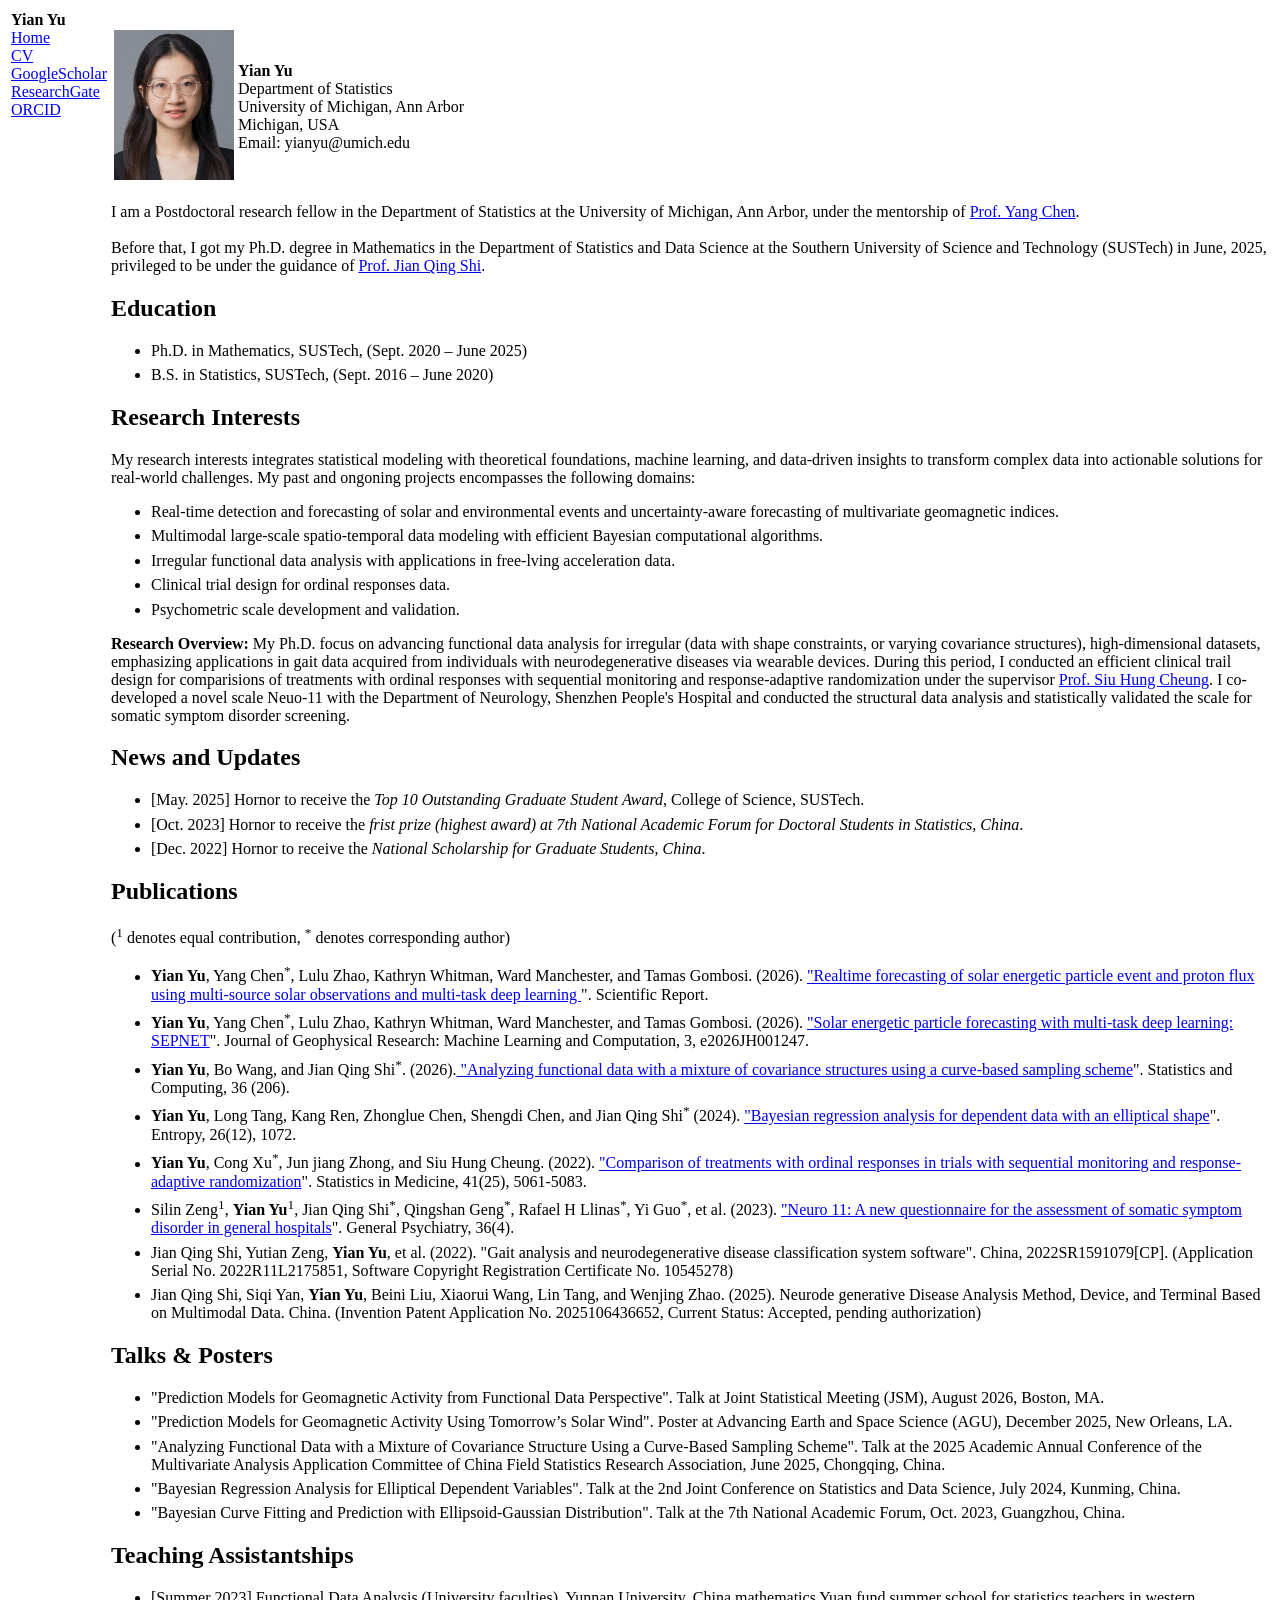
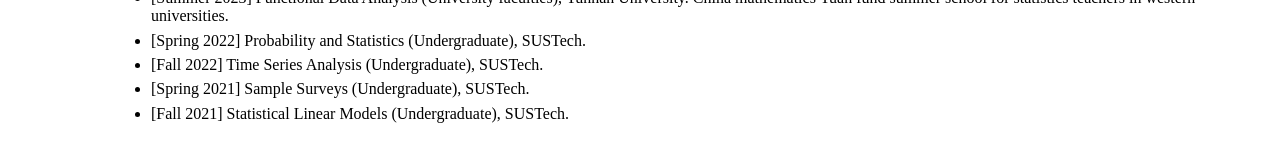
==== index.html @ f6a0825e "Update index.html" ====
<!DOCTYPE html PUBLIC "-//W3C//DTD XHTML 1.1//EN" "http://www.w3.org/TR/xhtml11/DTD/xhtml11.dtd">
<html xmlns="http://www.w3.org/1999/xhtml" xml:lang="en">
  <head>
    <meta name="generator" content="jemdoc, see http://jemdoc.jaboc.net/" />
    <meta http-equiv="Content-Type" content="text/html;charset=utf-8" />
    <meta charset="UTF-8"/>
    <meta name="viewport" content="width=device-width, initial-scale=1.0"/>
    <link rel="stylesheet" href="jemdoc.css" type="text/css" />
    <title>Yian Yu - Academic Homepage</title>
    <style>
         li {
        margin-bottom: 0.4em;  /* 原默认约0.4em */
    }
        .center-image {
            display: block;
            margin-left: auto;
            margin-right: auto;
        }
    </style>
  </head>

<body>
<table summary="Page layout" id="tlayout">
<tr valign="top">
<td id="layout-menu">
    <div class="menu-item" style="font-weight: bold;">Yian Yu</div>
    <div class="menu-item"><a href="index.html" class="current">Home</a></div>
    <div class="menu-item"><a href="main-newly-updated.pdf">CV</a></div>
  <div class="menu-item"><a href="https://scholar.google.com/citations?user=F8zLMmcAAAAJ&hl=en">GoogleScholar</a></div>
    <div class="menu-item"><a href="https://www.researchgate.net/profile/Yian-Yu?ev=hdr_xprf">ResearchGate</a></div>
    <div class="menu-item"><a href="https://orcid.org/0000-0001-9414-9890">ORCID</a></div>
</td>
<td id="layout-content">
<p><tt> </tt> 
</p>
<table class="imgtable">
    <tr>
        <td>
            <img src="yian.jpg" alt="Yian Yu portrait" width="120px" height="150px" />
        </td>
        <td align="left">
            <p><b>Yian Yu</b><br />
                Department of Statistics<br />
                University of Michigan, Ann Arbor<br />
                Michigan, USA<br />
                Email: yianyu@umich.edu
            </p>
        </td>
    </tr>
</table>

<P>I am a Postdoctoral research fellow in the Department of Statistics 
  at the University of Michigan, Ann Arbor, under the mentorship of 
  <a href="https://yangchenfunstatistics.github.io/yangchen.github.io/">Prof. Yang Chen</a>.<br/><br/>
  
  Before that, I got my Ph.D. degree in Mathematics in the Department of Statistics and Data Science 
  at the Southern University of Science and Technology (SUSTech) in June, 2025, 
  privileged to be under the guidance of <a href="https://faculty.sustech.edu.cn/">Prof. Jian Qing Shi</a>.</P>

  
<h2>Education</h2> 
<ul>
 <li>Ph.D. in Mathematics, SUSTech, (Sept. 2020 – June 2025) </li>
 <li>B.S. in Statistics, SUSTech, (Sept. 2016 – June 2020)</li>
</ul>  
  
<h2>Research Interests</h2>
  My research interests integrates statistical modeling with theoretical foundations, machine learning, 
  and data-driven insights to transform complex data into actionable solutions for real-world challenges. 
  My past and ongoning projects encompasses the following domains:
<ul>
  <li> Real-time detection and forecasting of solar and environmental events and uncertainty-aware forecasting of multivariate geomagnetic indices. </li>
 <li>Multimodal large-scale spatio-temporal data modeling with efficient Bayesian computational algorithms.</li>
 <li>Irregular functional data analysis with applications in free-lving acceleration data.</li>
  <li>Clinical trial design for ordinal responses data.</li>
 <li>Psychometric scale development and validation.</li>
</ul>
<b>Research Overview:</b> My Ph.D. focus on advancing functional data analysis for irregular (data with shape constraints, or varying
  covariance structures), high-dimensional datasets, emphasizing applications in gait data acquired from individuals 
  with neurodegenerative diseases via wearable devices. During this period, I conducted an efficient clinical trail 
  design for comparisions of treatments with ordinal responses with sequential monitoring and response-adaptive 
  randomization under the supervisor <a href="https://www.sta.cuhk.edu.hk/shcheung/">Prof. Siu Hung Cheung</a>.
  I co-developed a novel scale Neuo-11 with the Department of Neurology, Shenzhen People's Hospital and conducted the
  structural data analysis and statistically validated the scale for somatic symptom disorder screening.


<h2>News and Updates</h2>
<ul>
  <li>[May. 2025] Hornor to receive the <em>Top 10 Outstanding Graduate Student Award</em>, College of Science, SUSTech.</li>
  <li>[Oct. 2023] Hornor to receive the <em>frist prize (highest award) at 7th National Academic 
    Forum for Doctoral Students in Statistics, China</em>.</li>
  <li>[Dec. 2022] Hornor to receive the <em>National Scholarship for Graduate Students, China</em>.</li>
</ul>


<h2>Publications</h2>(<sup>1</sup> denotes equal contribution, <sup>*</sup> denotes corresponding author)
<ul>
    <li><b>Yian Yu</b>, Yang Chen<sup>*</sup>,  Lulu Zhao, Kathryn Whitman, Ward Manchester, and Tamas Gombosi. (2026). 
    <a href="https://doi.org/10.1038/s41598-026-66110-2"> "Realtime forecasting of solar energetic particle event and proton flux 
      using multi-source solar observations and multi-task deep learning </a>". Scientific Report.</li>  
  <li><b>Yian Yu</b>, Yang Chen<sup>*</sup>,  Lulu Zhao, Kathryn Whitman, Ward Manchester, and Tamas Gombosi. (2026). 
    <a href="https://doi.org/10.1029/2026JH001247"> "Solar energetic particle forecasting with multi-task deep learning: SEPNET</a>".
    Journal of Geophysical Research: Machine Learning and Computation, 3, e2026JH001247.</li>   
  <li><b>Yian Yu</b>, Bo Wang, and Jian Qing Shi<sup>*</sup>. (2026).<a href="https://doi.org/10.1007/s11222-026-10954-1">
  "Analyzing functional data with a mixture of covariance structures using a 
  curve-based sampling scheme</a>". Statistics and Computing, 36 (206).</li>   
  <li><b>Yian Yu</b>, Long Tang, Kang Ren, Zhonglue Chen, Shengdi Chen, and Jian Qing Shi<sup>*</sup> (2024).
  <a href="https://www.mdpi.com/1099-4300/26/12/1072"> "Bayesian regression analysis 
  for dependent data with an elliptical shape</a>". Entropy, 26(12), 1072.</li>
  <li><b>Yian Yu</b>, Cong Xu<sup>*</sup>, Jun jiang Zhong, and Siu Hung Cheung. (2022). 
  <a href="https://doi.org/10.1002/sim.9554">"Comparison of treatments with ordinal responses 
  in trials with sequential monitoring and response-adaptive randomization</a>". Statistics in Medicine,
  41(25), 5061-5083.</li> 
  <li>Silin Zeng<sup>1</sup>, <b>Yian Yu</b><sup>1</sup>, Jian Qing Shi<sup>*</sup>, Qingshan Geng<sup>*</sup>, Rafael H Llinas<sup>*</sup>, Yi Guo<sup>*</sup>, et al. (2023). 
  <a href="https://doi.org/10.1136/gpsych-2023-101082">"Neuro 11: A new questionnaire for 
  the assessment of somatic symptom disorder in general hospitals</a>". General Psychiatry, 36(4).</li>
   <li>Jian Qing Shi, Yutian Zeng, <b>Yian Yu</b>, et al. (2022). "Gait analysis and 
  neurodegenerative disease classification system software". China, 2022SR1591079[CP]. 
  (Application Serial No. 2022R11L2175851, Software Copyright Registration Certificate No. 10545278)</li>
  <li>Jian Qing Shi, Siqi Yan, <b>Yian Yu</b>, Beini Liu, Xiaorui Wang, Lin Tang, and Wenjing Zhao. (2025). Neurode
generative Disease Analysis Method, Device, and Terminal Based on Multimodal Data. China. (Invention Patent Application
 No. 2025106436652, Current Status: Accepted, pending authorization)
</ul>

<h2>Talks & Posters</h2>
<ul>
   <li>"Prediction Models for Geomagnetic Activity from Functional Data Perspective". Talk at Joint Statistical Meeting (JSM), August 2026, Boston, MA. </li>
  <li>"Prediction Models for Geomagnetic Activity Using Tomorrow’s Solar Wind". Poster at Advancing Earth and Space Science (AGU), December 2025, New Orleans, LA. </li>
    <li>"Analyzing Functional Data with a Mixture of Covariance Structure Using a Curve-Based Sampling Scheme". Talk at 
      the 2025 Academic Annual Conference of the Multivariate Analysis Application Committee of China Field Statistics 
      Research Association, June 2025, Chongqing, China.</li> 
  <li>"Bayesian Regression Analysis for Elliptical Dependent Variables". Talk at the 2nd Joint Conference on 
    Statistics and Data Science, July 2024, Kunming, China.</li>   
  <li>"Bayesian Curve Fitting and Prediction with Ellipsoid-Gaussian Distribution". Talk at the 7th National 
    Academic Forum, Oct. 2023, Guangzhou, China.</li>
</ul>

<h2>Teaching Assistantships</h2>
<ul>
  <li>[Summer 2023] Functional Data Analysis (University faculties), Yunnan University. 
    China mathematics Yuan fund summer school for statistics teachers in western universities.</li>  
  <li>[Spring 2022] Probability and Statistics (Undergraduate), SUSTech.</li>
  <li>[Fall 2022] Time Series Analysis (Undergraduate), SUSTech.</li>  
  <li>[Spring 2021] Sample Surveys (Undergraduate), SUSTech.</li>
  <li>[Fall 2021] Statistical Linear Models (Undergraduate), SUSTech.</li>
</ul>
  
<!--
<a href="https://clustrmaps.com/site/1byns" title="Visit tracker"> <img src="//www.clustrmaps.com/map_v2.png?d=n1OlKr8u1rVvpTgwSKcYZbSy4Q8ZvQh09brzOygUgbA&cl=ffffff"></a>
-->

</td>
</tr>
</table>



</body>
</html>
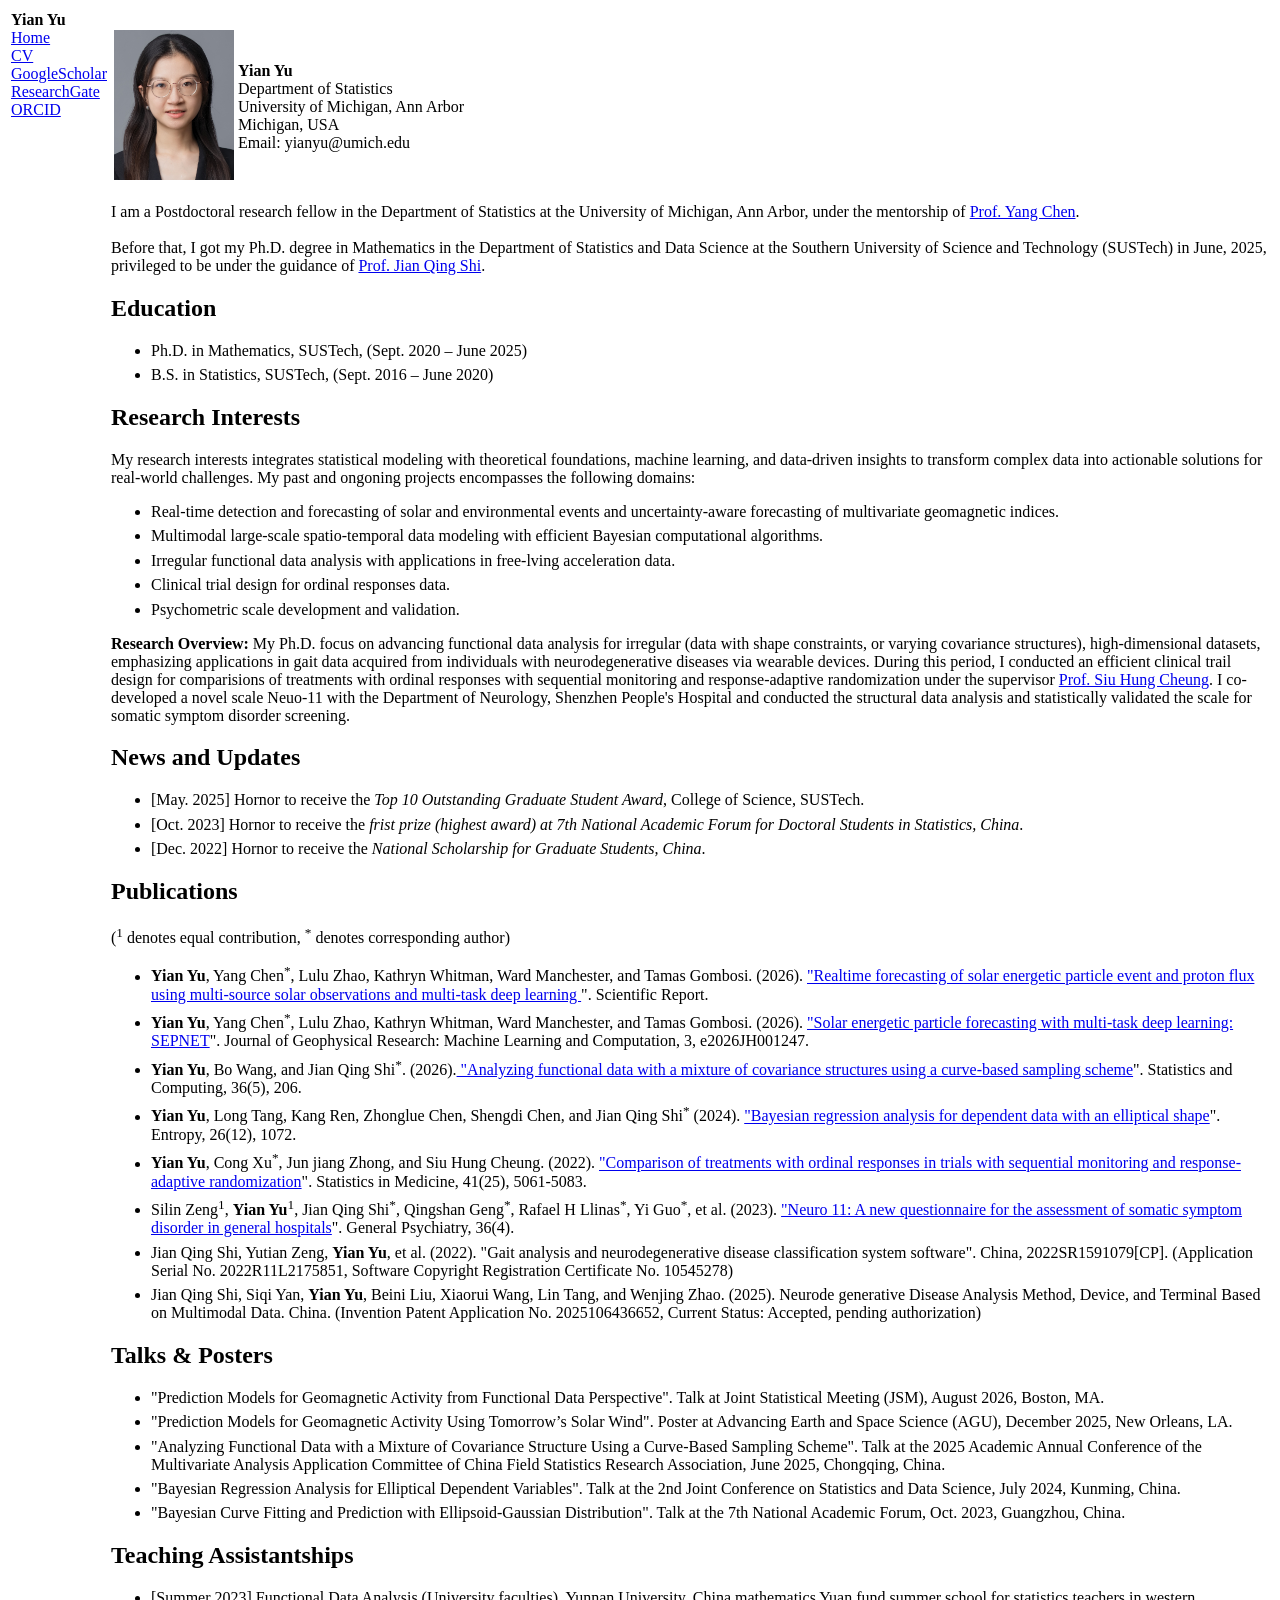
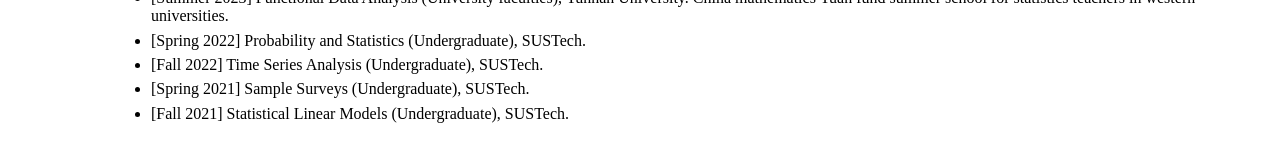
==== commit 670e36f8: "Update index.html" ====
--- a/index.html
+++ b/index.html
@@ -103,7 +103,7 @@
     Journal of Geophysical Research: Machine Learning and Computation, 3, e2026JH001247.</li>   
   <li><b>Yian Yu</b>, Bo Wang, and Jian Qing Shi<sup>*</sup>. (2026).<a href="https://doi.org/10.1007/s11222-026-10954-1">
   "Analyzing functional data with a mixture of covariance structures using a 
-  curve-based sampling scheme</a>". Statistics and Computing, 36 (206).</li>   
+  curve-based sampling scheme</a>". Statistics and Computing, 36(5), 206.</li>   
   <li><b>Yian Yu</b>, Long Tang, Kang Ren, Zhonglue Chen, Shengdi Chen, and Jian Qing Shi<sup>*</sup> (2024).
   <a href="https://www.mdpi.com/1099-4300/26/12/1072"> "Bayesian regression analysis 
   for dependent data with an elliptical shape</a>". Entropy, 26(12), 1072.</li>
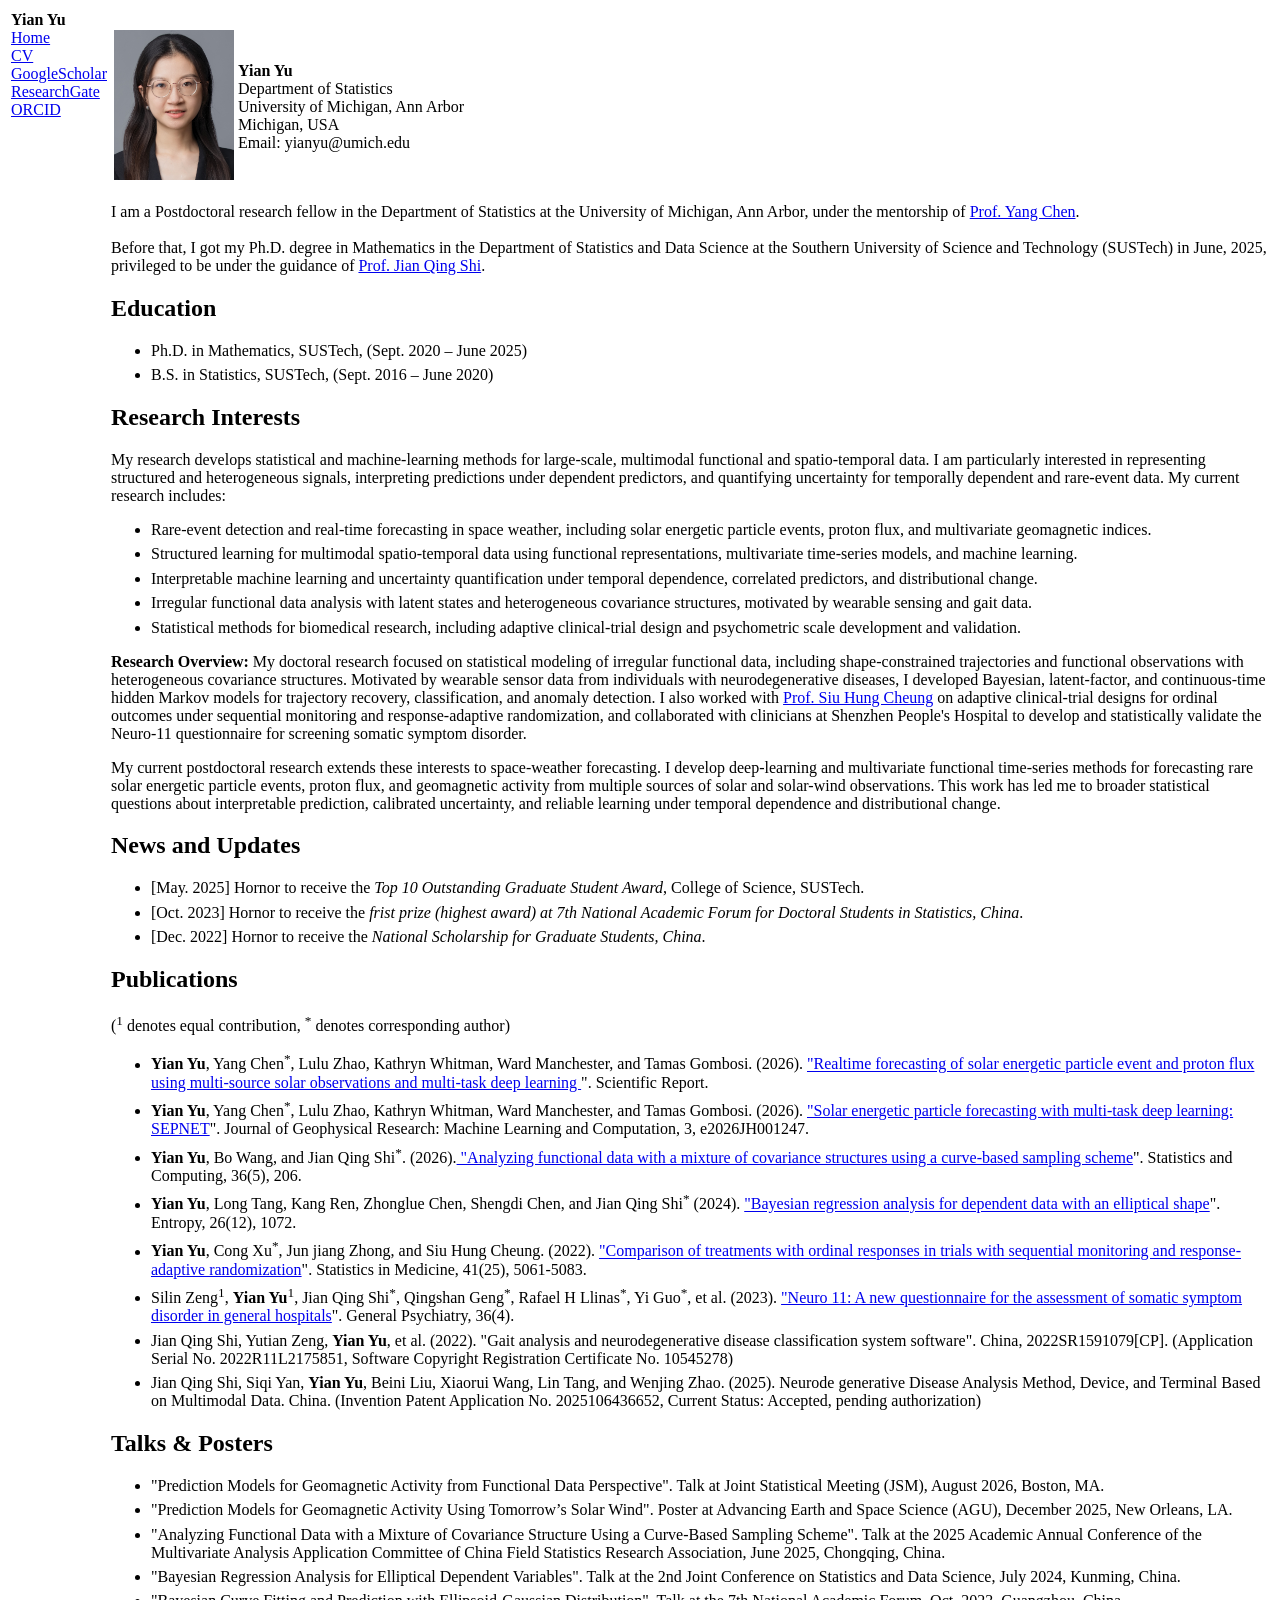
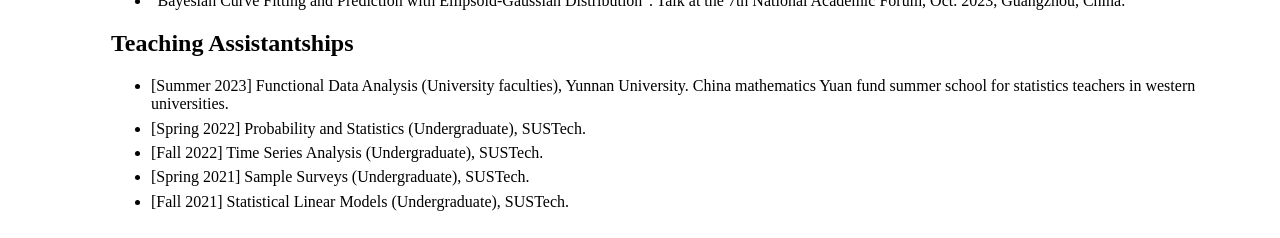
==== commit dc9e98a3: "Update index.html" ====
--- a/index.html
+++ b/index.html
@@ -65,23 +65,62 @@
 </ul>  
   
 <h2>Research Interests</h2>
-  My research interests integrates statistical modeling with theoretical foundations, machine learning, 
-  and data-driven insights to transform complex data into actionable solutions for real-world challenges. 
-  My past and ongoning projects encompasses the following domains:
+
+<p>
+My research develops statistical and machine-learning methods for large-scale,
+multimodal functional and spatio-temporal data. I am particularly interested in
+representing structured and heterogeneous signals, interpreting predictions under
+dependent predictors, and quantifying uncertainty for temporally dependent and
+rare-event data. My current research includes:
+</p>
+
 <ul>
-  <li> Real-time detection and forecasting of solar and environmental events and uncertainty-aware forecasting of multivariate geomagnetic indices. </li>
- <li>Multimodal large-scale spatio-temporal data modeling with efficient Bayesian computational algorithms.</li>
- <li>Irregular functional data analysis with applications in free-lving acceleration data.</li>
-  <li>Clinical trial design for ordinal responses data.</li>
- <li>Psychometric scale development and validation.</li>
+  <li>
+    Rare-event detection and real-time forecasting in space weather, including
+    solar energetic particle events, proton flux, and multivariate geomagnetic indices.
+  </li>
+  <li>
+    Structured learning for multimodal spatio-temporal data using functional
+    representations, multivariate time-series models, and machine learning.
+  </li>
+  <li>
+    Interpretable machine learning and uncertainty quantification under temporal
+    dependence, correlated predictors, and distributional change.
+  </li>
+  <li>
+    Irregular functional data analysis with latent states and heterogeneous
+    covariance structures, motivated by wearable sensing and gait data.
+  </li>
+  <li>
+    Statistical methods for biomedical research, including adaptive clinical-trial
+    design and psychometric scale development and validation.
+  </li>
 </ul>
-<b>Research Overview:</b> My Ph.D. focus on advancing functional data analysis for irregular (data with shape constraints, or varying
-  covariance structures), high-dimensional datasets, emphasizing applications in gait data acquired from individuals 
-  with neurodegenerative diseases via wearable devices. During this period, I conducted an efficient clinical trail 
-  design for comparisions of treatments with ordinal responses with sequential monitoring and response-adaptive 
-  randomization under the supervisor <a href="https://www.sta.cuhk.edu.hk/shcheung/">Prof. Siu Hung Cheung</a>.
-  I co-developed a novel scale Neuo-11 with the Department of Neurology, Shenzhen People's Hospital and conducted the
-  structural data analysis and statistically validated the scale for somatic symptom disorder screening.
+
+<p>
+<b>Research Overview:</b>
+My doctoral research focused on statistical modeling of irregular functional data,
+including shape-constrained trajectories and functional observations with
+heterogeneous covariance structures. Motivated by wearable sensor data from
+individuals with neurodegenerative diseases, I developed Bayesian, latent-factor,
+and continuous-time hidden Markov models for trajectory recovery, classification,
+and anomaly detection. I also worked with
+<a href="https://www.sta.cuhk.edu.hk/shcheung/">Prof. Siu Hung Cheung</a>
+on adaptive clinical-trial designs for ordinal outcomes under sequential monitoring
+and response-adaptive randomization, and collaborated with clinicians at Shenzhen
+People's Hospital to develop and statistically validate the Neuro-11 questionnaire
+for screening somatic symptom disorder.
+</p>
+
+<p>
+My current postdoctoral research extends these interests to space-weather
+forecasting. I develop deep-learning and multivariate functional time-series methods
+for forecasting rare solar energetic particle events, proton flux, and geomagnetic
+activity from multiple sources of solar and solar-wind observations. This work has
+led me to broader statistical questions about interpretable prediction, calibrated
+uncertainty, and reliable learning under temporal dependence and distributional
+change.
+</p>
 
 
 <h2>News and Updates</h2>
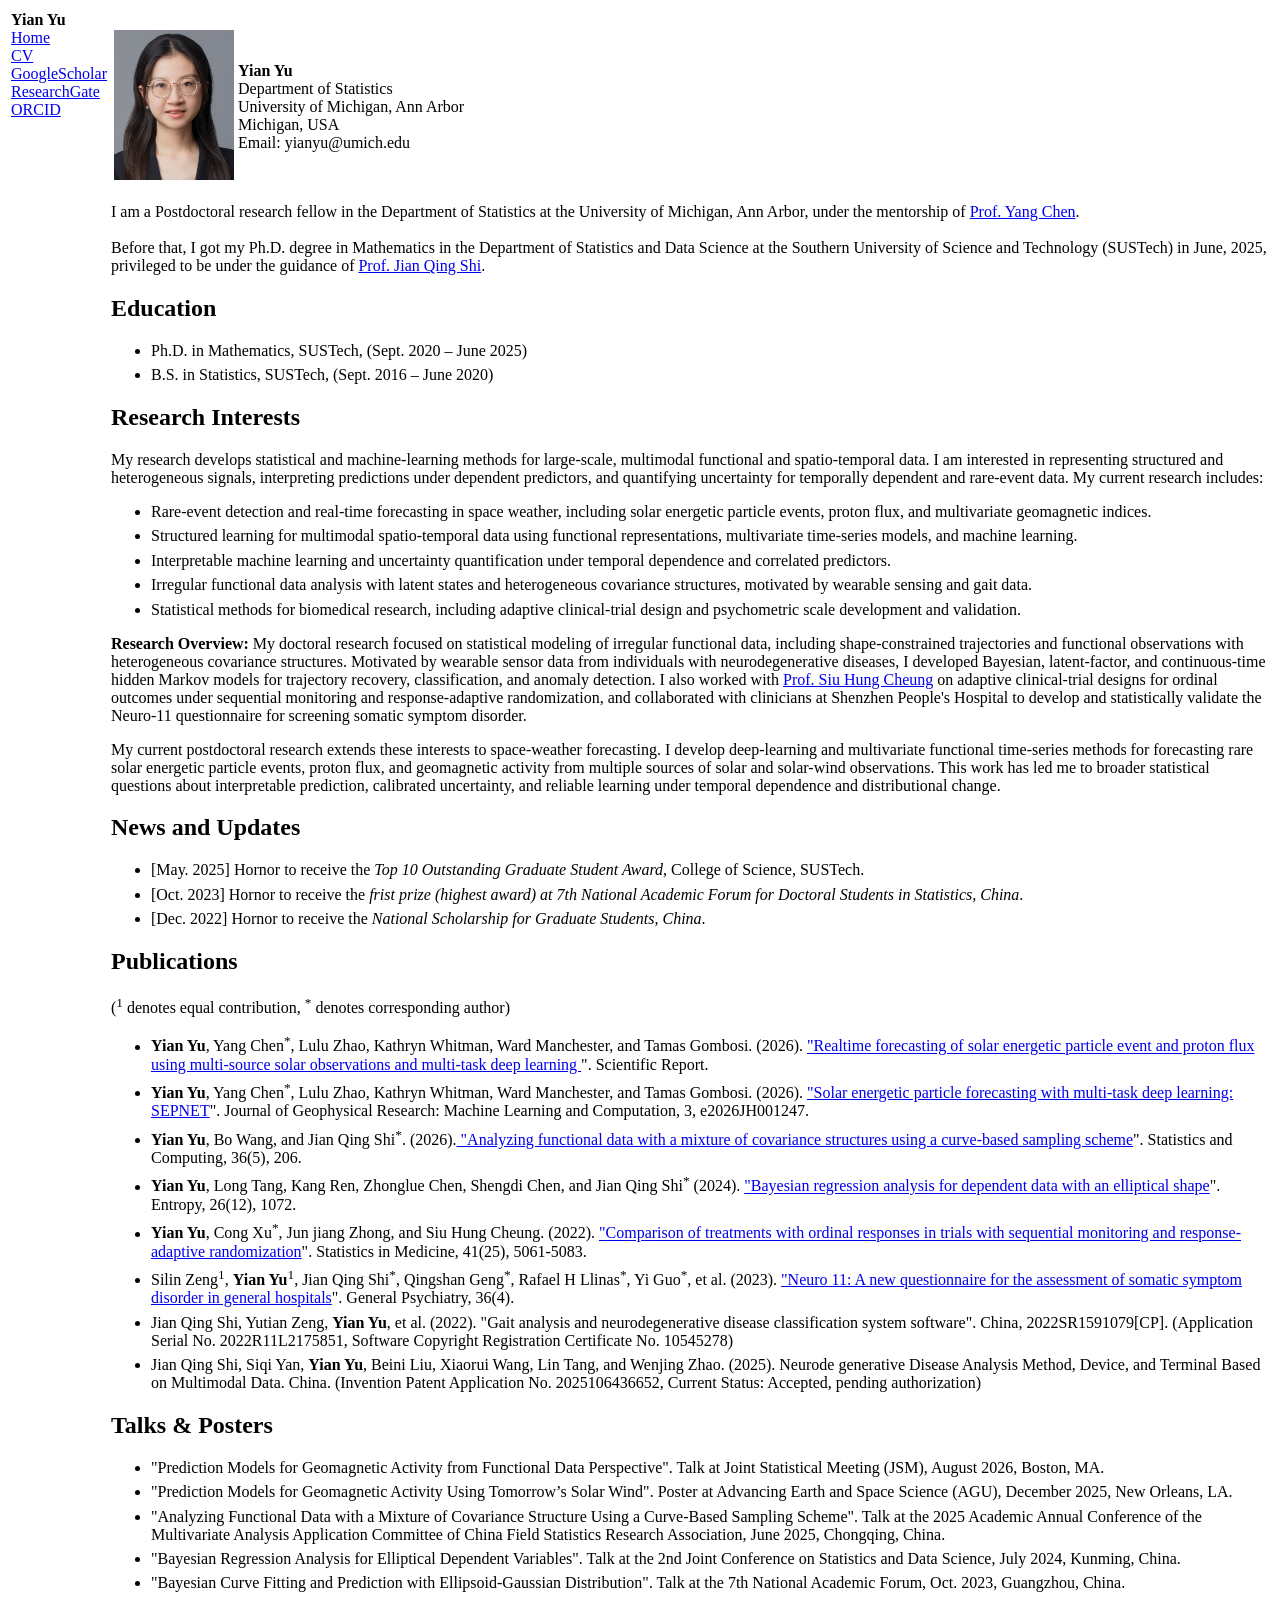
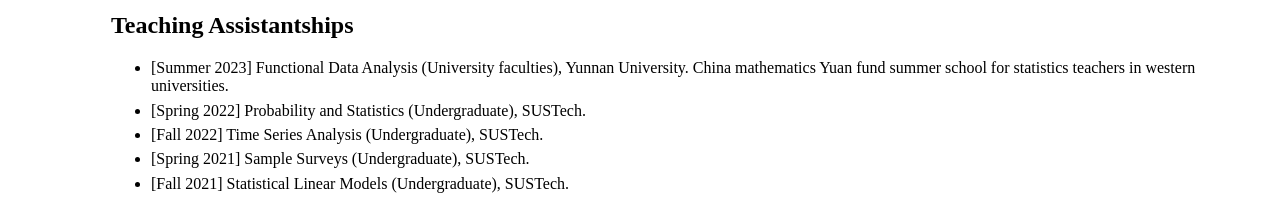
==== commit c0d86427: "Update index.html" ====
--- a/index.html
+++ b/index.html
@@ -68,7 +68,7 @@
 
 <p>
 My research develops statistical and machine-learning methods for large-scale,
-multimodal functional and spatio-temporal data. I am particularly interested in
+multimodal functional and spatio-temporal data. I am interested in
 representing structured and heterogeneous signals, interpreting predictions under
 dependent predictors, and quantifying uncertainty for temporally dependent and
 rare-event data. My current research includes:
@@ -85,7 +85,7 @@
   </li>
   <li>
     Interpretable machine learning and uncertainty quantification under temporal
-    dependence, correlated predictors, and distributional change.
+    dependence and correlated predictors.
   </li>
   <li>
     Irregular functional data analysis with latent states and heterogeneous
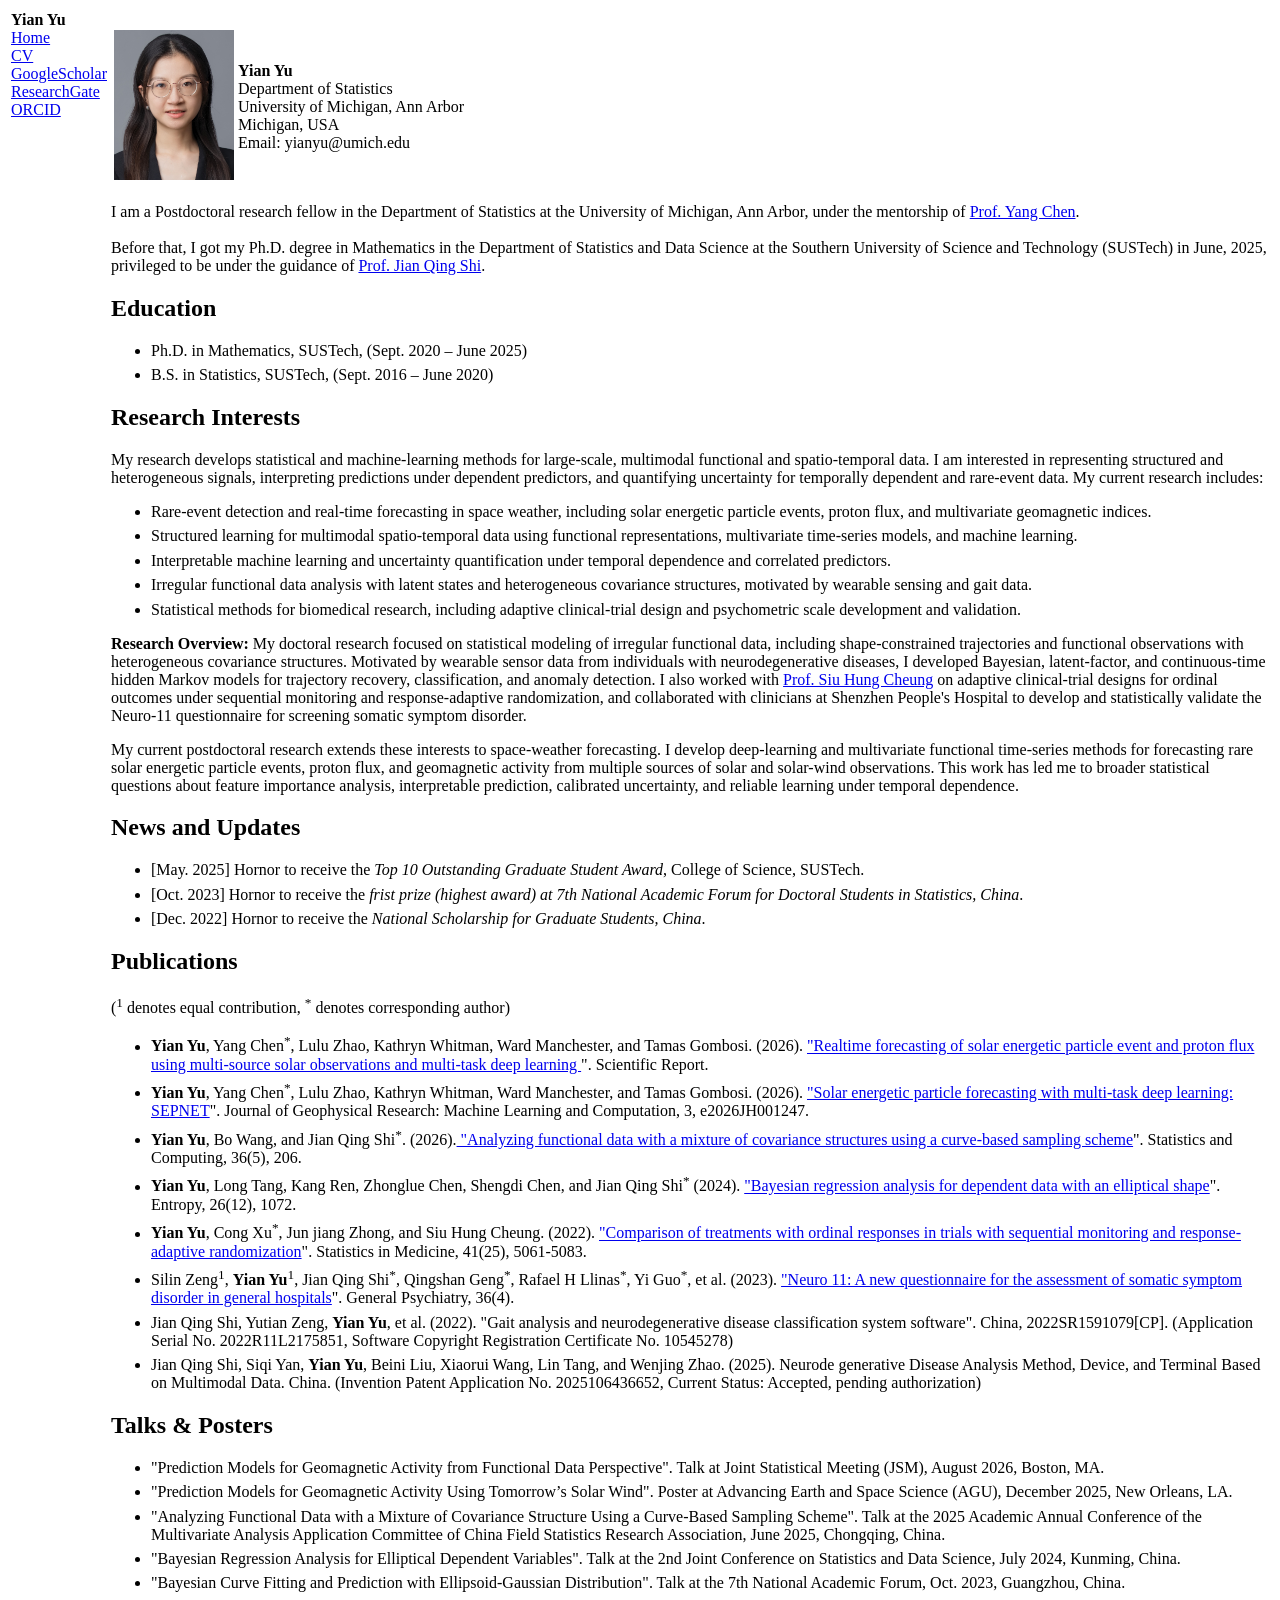
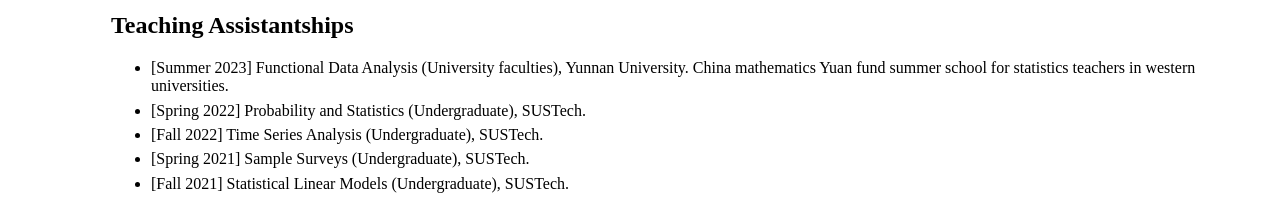
==== commit cf3c1848: "Update index.html" ====
--- a/index.html
+++ b/index.html
@@ -117,9 +117,8 @@
 forecasting. I develop deep-learning and multivariate functional time-series methods
 for forecasting rare solar energetic particle events, proton flux, and geomagnetic
 activity from multiple sources of solar and solar-wind observations. This work has
-led me to broader statistical questions about interpretable prediction, calibrated
-uncertainty, and reliable learning under temporal dependence and distributional
-change.
+led me to broader statistical questions about feature importance analysis, interpretable prediction, calibrated
+uncertainty, and reliable learning under temporal dependence.
 </p>
 
 
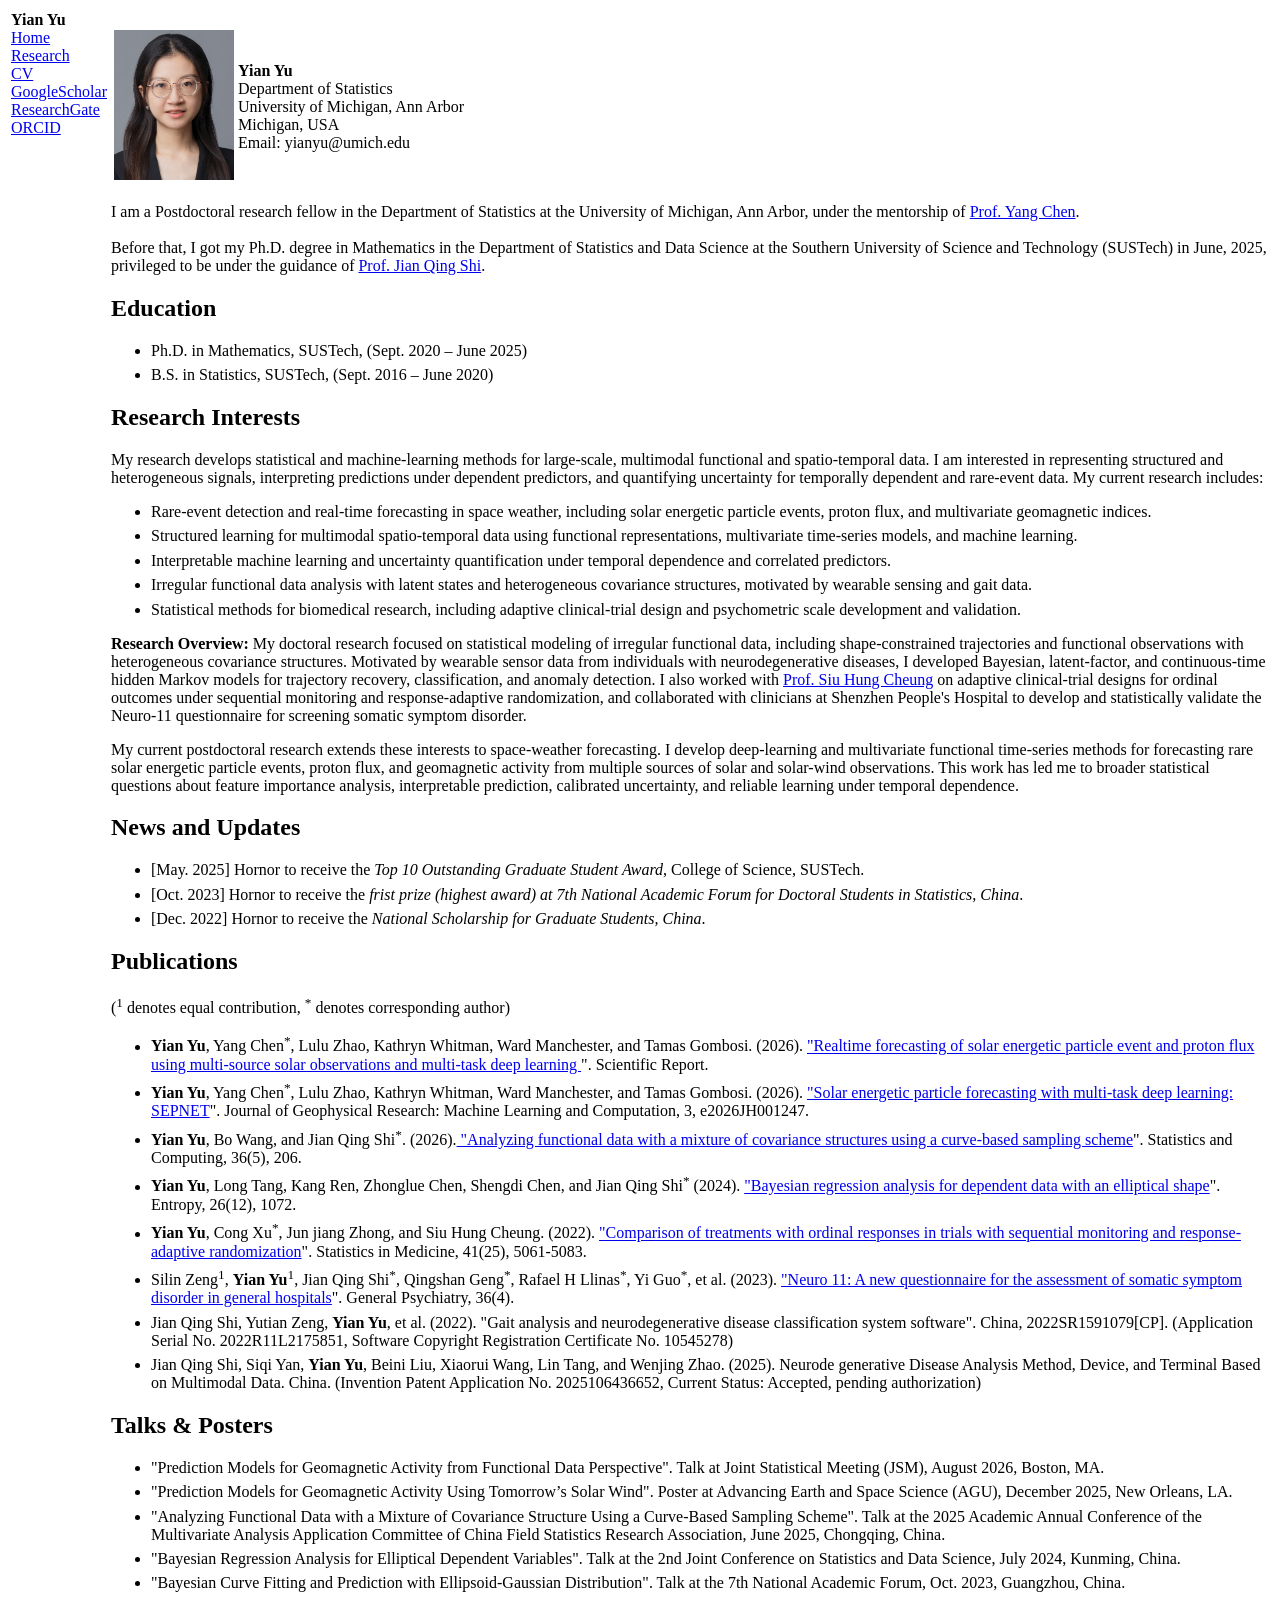
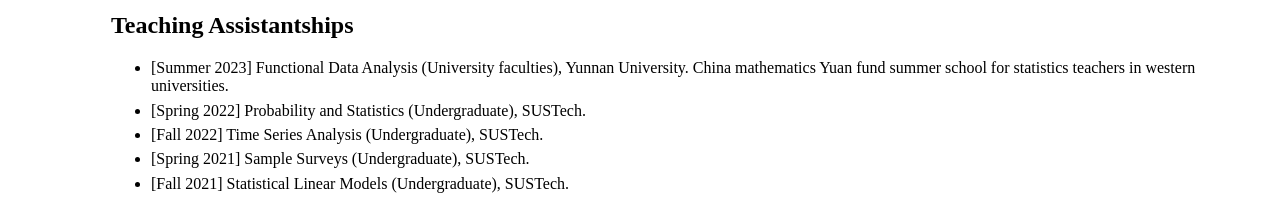
==== commit 90472083: "updated" ====
--- a/index.html
+++ b/index.html
@@ -25,6 +25,7 @@
 <td id="layout-menu">
     <div class="menu-item" style="font-weight: bold;">Yian Yu</div>
     <div class="menu-item"><a href="index.html" class="current">Home</a></div>
+    <div class="menu-item"><a href="research.html">Research</a></div>
     <div class="menu-item"><a href="main-newly-updated.pdf">CV</a></div>
   <div class="menu-item"><a href="https://scholar.google.com/citations?user=F8zLMmcAAAAJ&hl=en">GoogleScholar</a></div>
     <div class="menu-item"><a href="https://www.researchgate.net/profile/Yian-Yu?ev=hdr_xprf">ResearchGate</a></div>
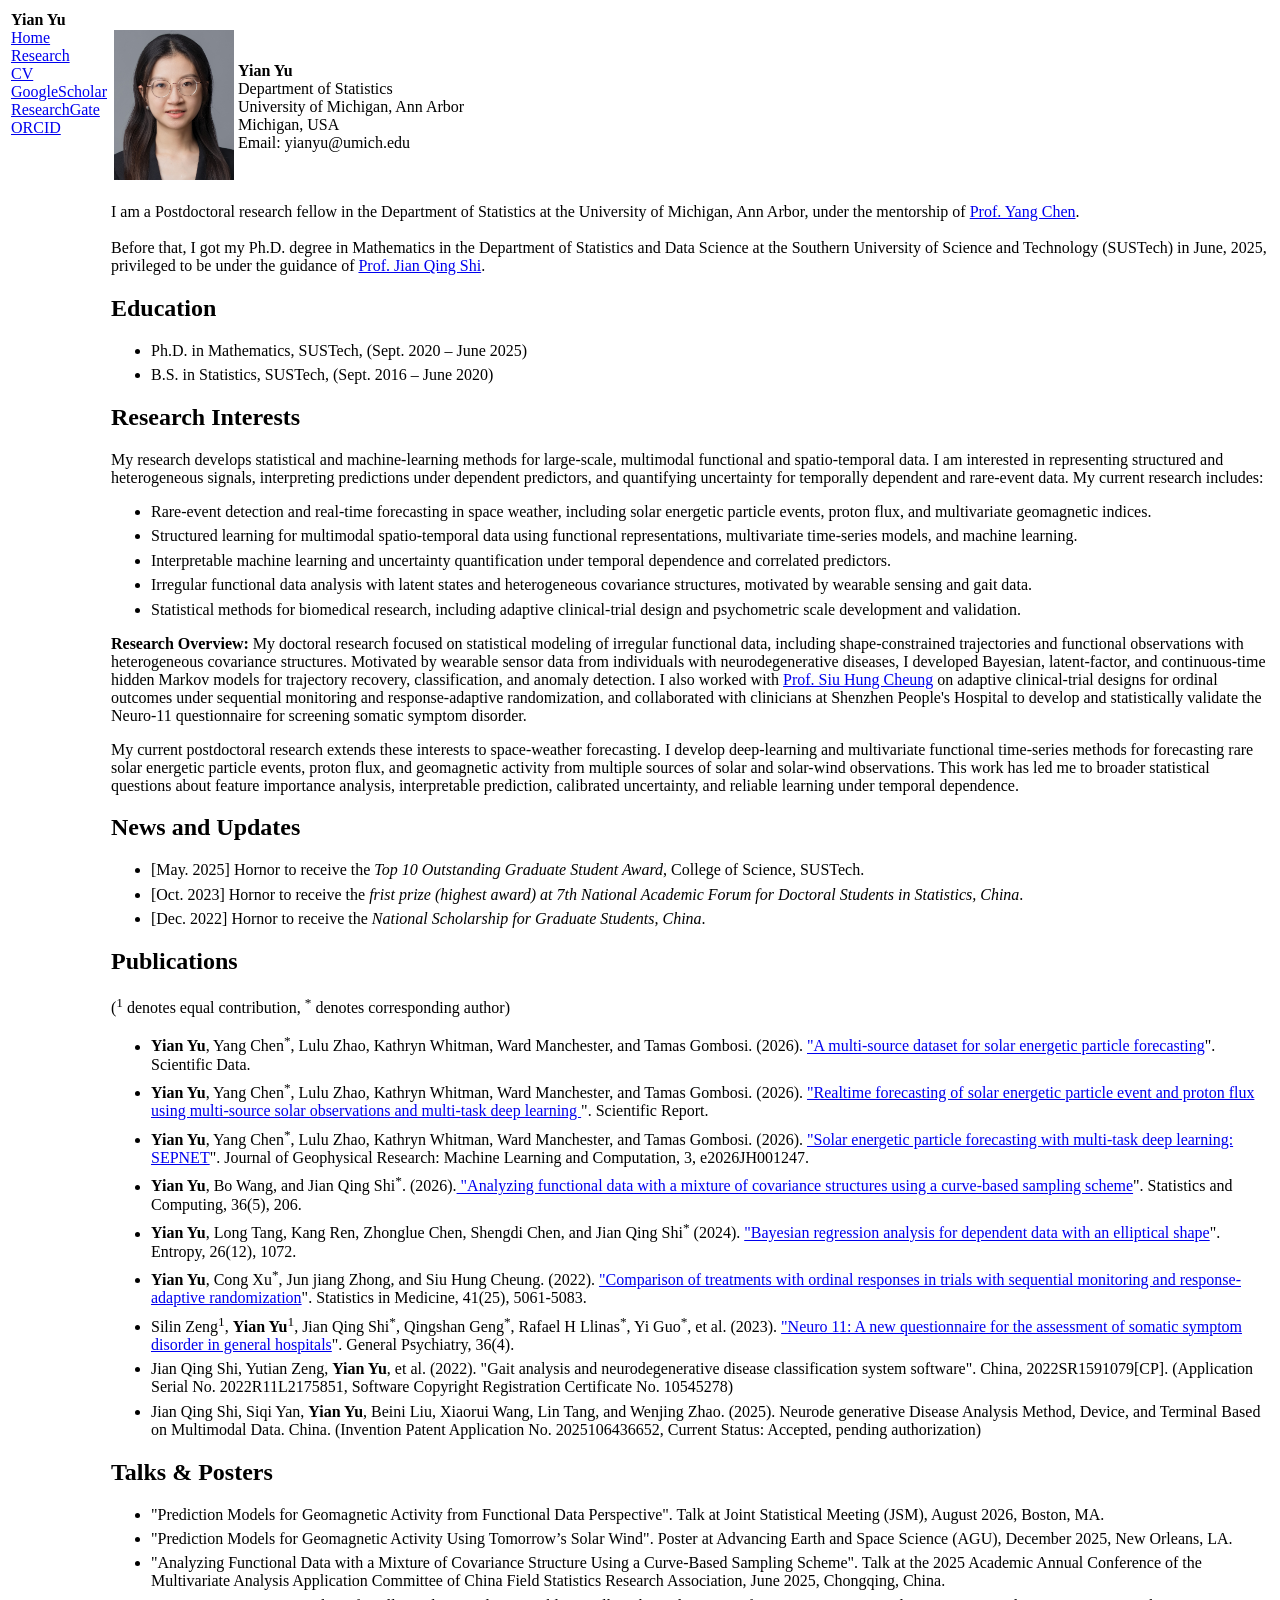
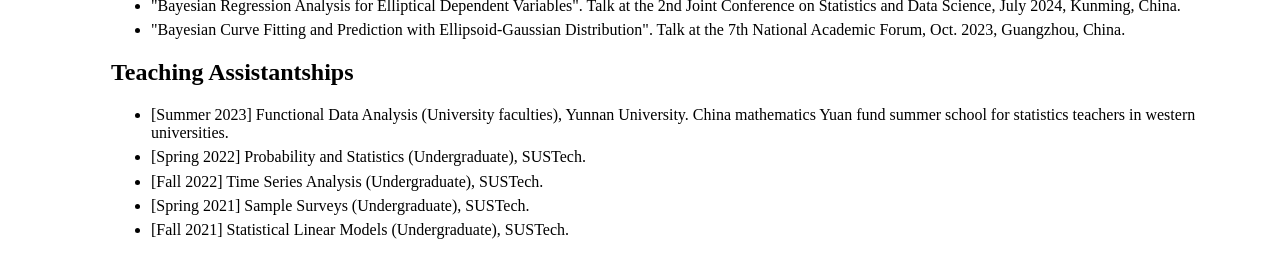
==== commit b0812f26: "Add the Scientific Data paper and replace the CV. Co-authored-by: Cursor <cursoragent@cursor.com>" ====
--- a/index.html
+++ b/index.html
@@ -134,6 +134,8 @@
 
 <h2>Publications</h2>(<sup>1</sup> denotes equal contribution, <sup>*</sup> denotes corresponding author)
 <ul>
+    <li><b>Yian Yu</b>, Yang Chen<sup>*</sup>,  Lulu Zhao, Kathryn Whitman, Ward Manchester, and Tamas Gombosi. (2026). 
+    <a href="https://www.nature.com/articles/s41597-026-08552-x"> "A multi-source dataset for solar energetic particle forecasting</a>". Scientific Data.</li>
     <li><b>Yian Yu</b>, Yang Chen<sup>*</sup>,  Lulu Zhao, Kathryn Whitman, Ward Manchester, and Tamas Gombosi. (2026). 
     <a href="https://doi.org/10.1038/s41598-026-66110-2"> "Realtime forecasting of solar energetic particle event and proton flux 
       using multi-source solar observations and multi-task deep learning </a>". Scientific Report.</li>  
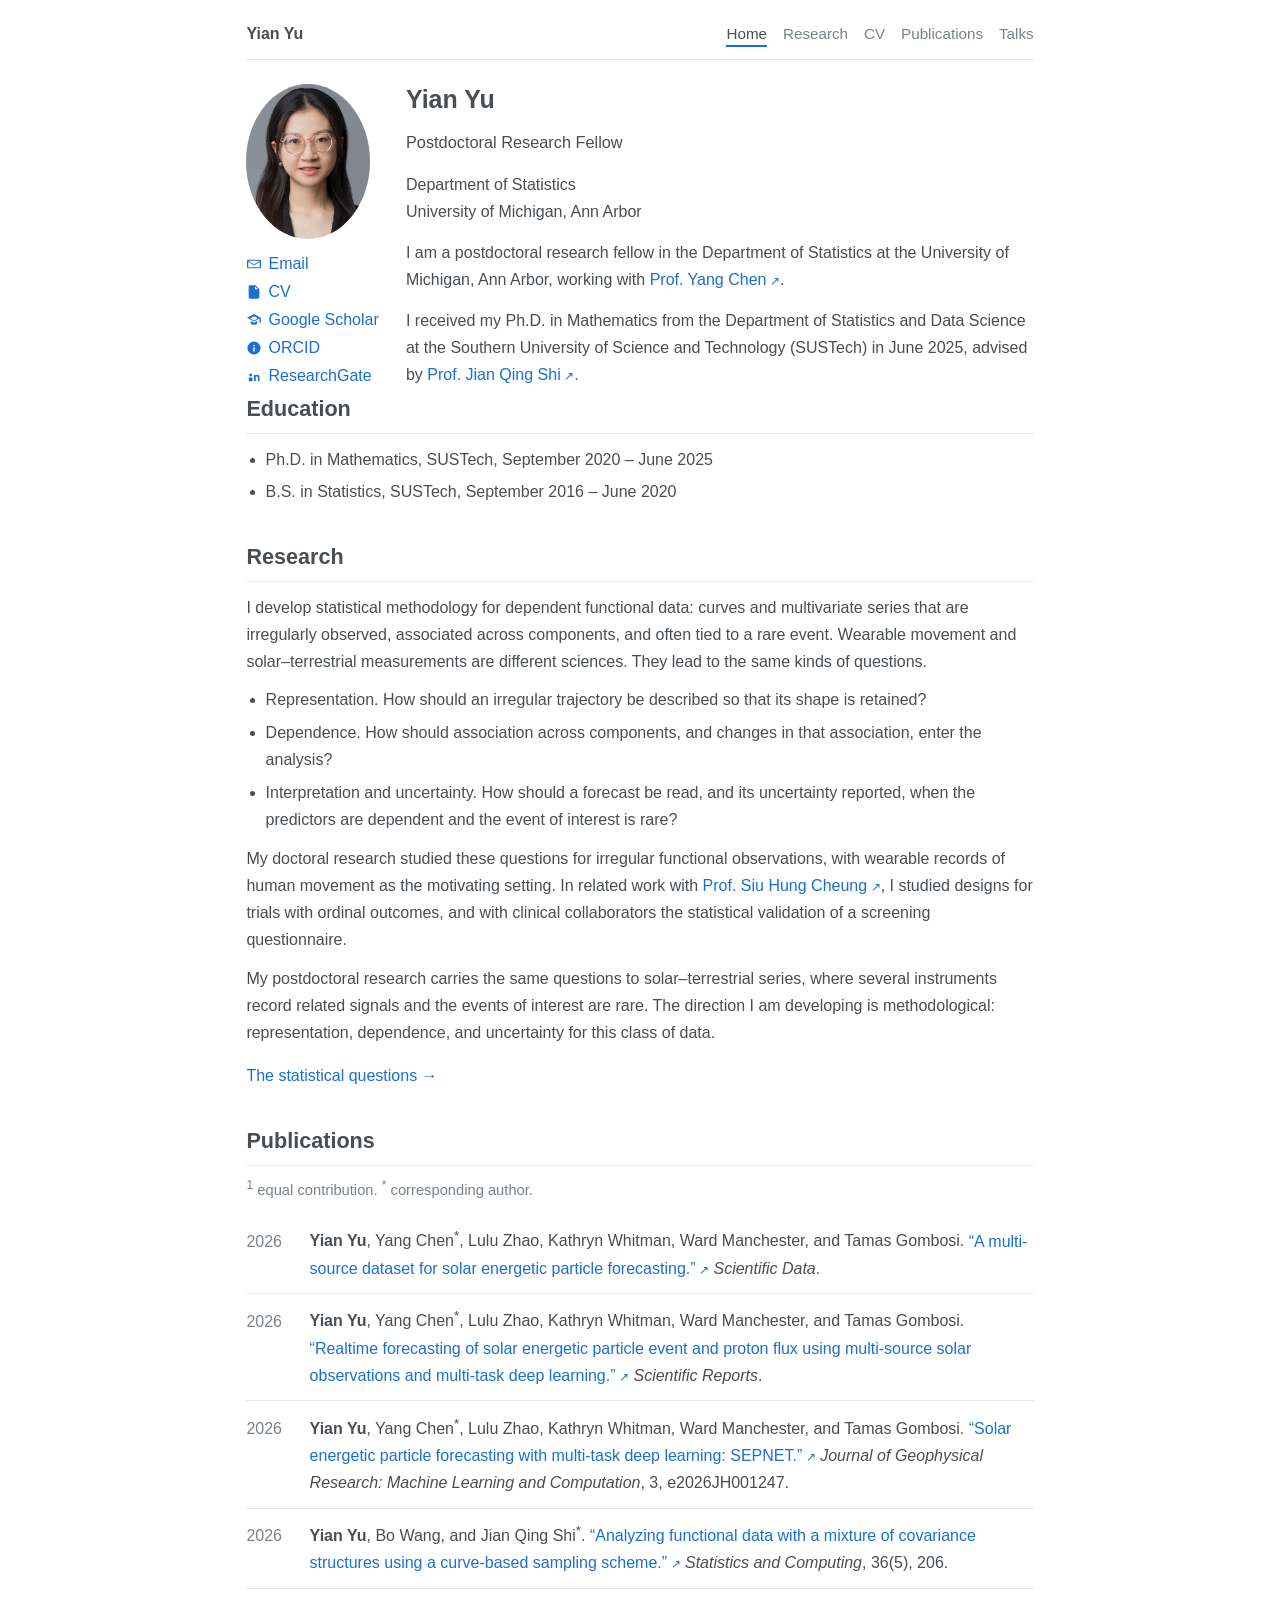
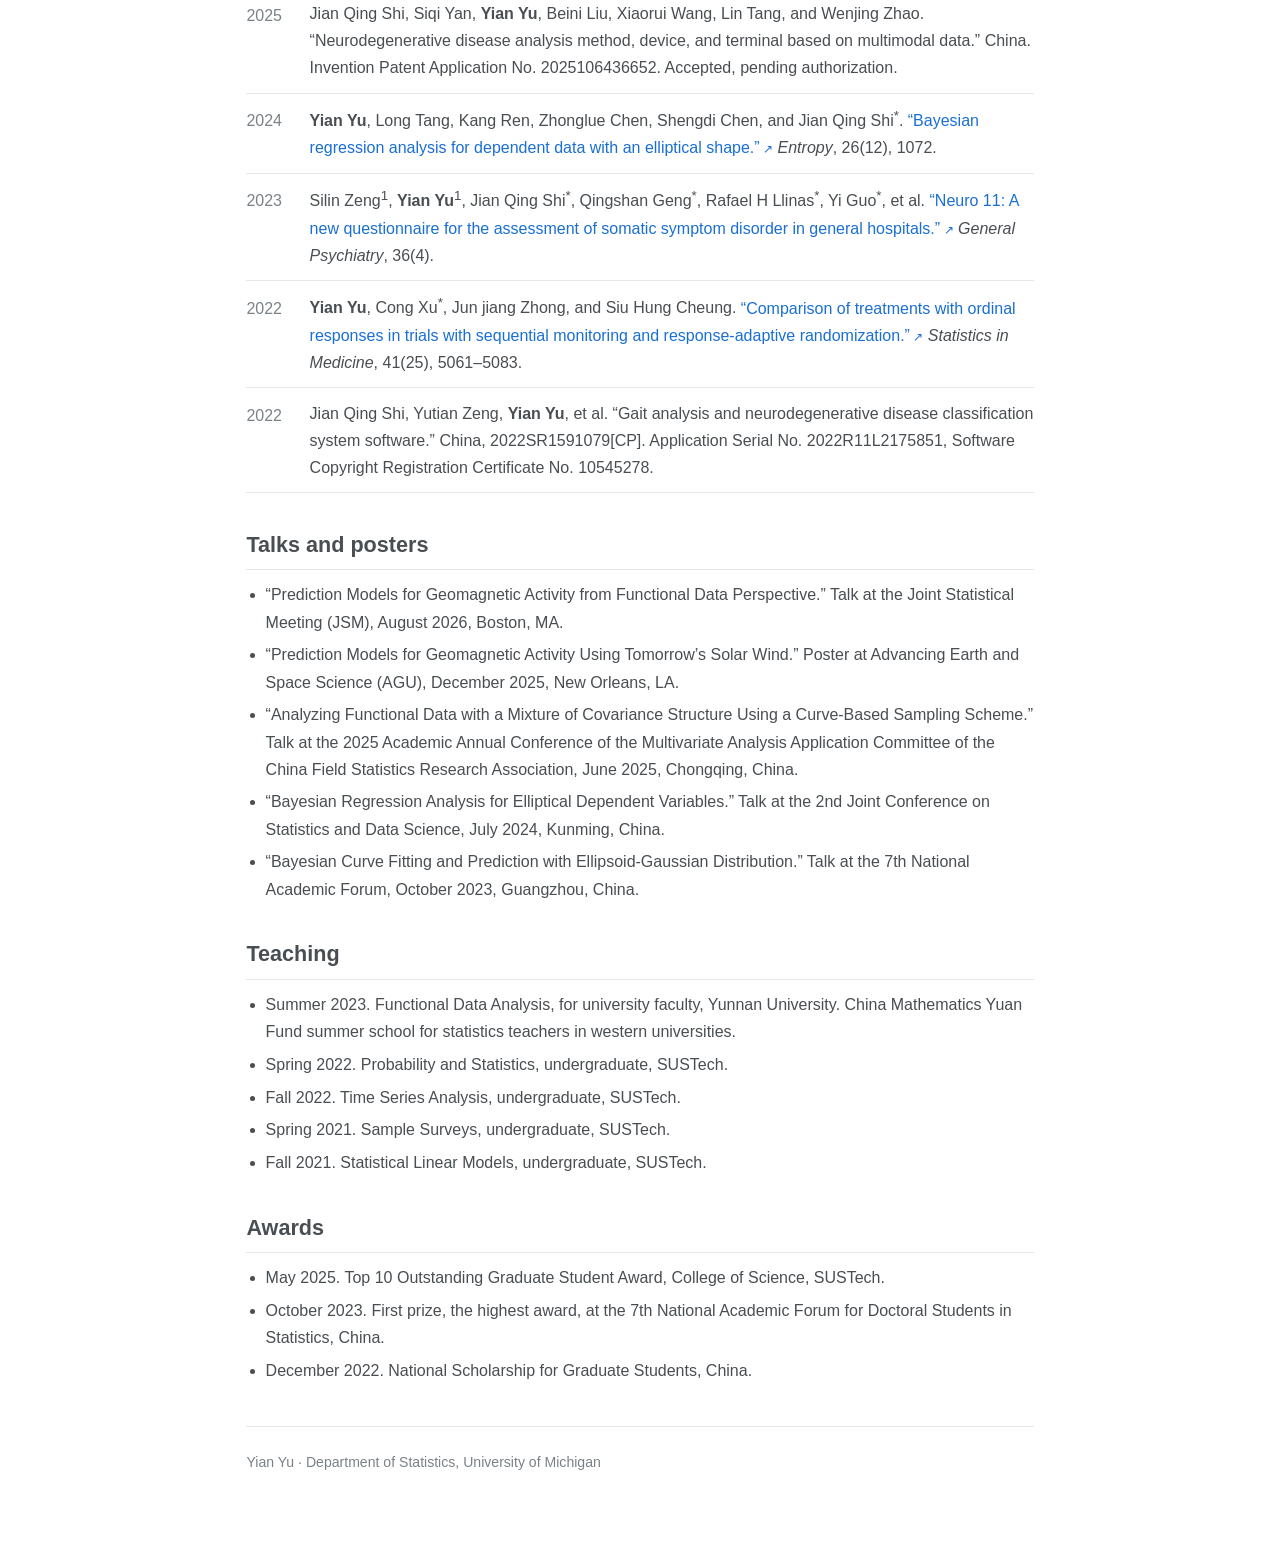
==== commit 03bba682: "Restyle the academic site and keep the public research summary at a high level. Co-authored-by: Curs" ====
--- a/index.html
+++ b/index.html
@@ -1,200 +1,187 @@
-<!DOCTYPE html PUBLIC "-//W3C//DTD XHTML 1.1//EN" "http://www.w3.org/TR/xhtml11/DTD/xhtml11.dtd">
-<html xmlns="http://www.w3.org/1999/xhtml" xml:lang="en">
-  <head>
-    <meta name="generator" content="jemdoc, see http://jemdoc.jaboc.net/" />
-    <meta http-equiv="Content-Type" content="text/html;charset=utf-8" />
-    <meta charset="UTF-8"/>
-    <meta name="viewport" content="width=device-width, initial-scale=1.0"/>
-    <link rel="stylesheet" href="jemdoc.css" type="text/css" />
-    <title>Yian Yu - Academic Homepage</title>
-    <style>
-         li {
-        margin-bottom: 0.4em;  /* 原默认约0.4em */
-    }
-        .center-image {
-            display: block;
-            margin-left: auto;
-            margin-right: auto;
-        }
-    </style>
-  </head>
+<!DOCTYPE html>
+<html lang="en">
+<head>
+  <meta charset="UTF-8">
+  <meta name="viewport" content="width=device-width, initial-scale=1.0">
+  <title>Yian Yu</title>
+  <meta name="description" content="Yian Yu, postdoctoral research fellow in Statistics at the University of Michigan. Statistical methods for multimodal functional and spatio-temporal data.">
+  <link rel="stylesheet" href="style.css">
+</head>
+<body>
+<div class="wrap single">
 
-<body>
-<table summary="Page layout" id="tlayout">
-<tr valign="top">
-<td id="layout-menu">
-    <div class="menu-item" style="font-weight: bold;">Yian Yu</div>
-    <div class="menu-item"><a href="index.html" class="current">Home</a></div>
-    <div class="menu-item"><a href="research.html">Research</a></div>
-    <div class="menu-item"><a href="main-newly-updated.pdf">CV</a></div>
-  <div class="menu-item"><a href="https://scholar.google.com/citations?user=F8zLMmcAAAAJ&hl=en">GoogleScholar</a></div>
-    <div class="menu-item"><a href="https://www.researchgate.net/profile/Yian-Yu?ev=hdr_xprf">ResearchGate</a></div>
-    <div class="menu-item"><a href="https://orcid.org/0000-0001-9414-9890">ORCID</a></div>
-</td>
-<td id="layout-content">
-<p><tt> </tt> 
+<header class="site-header">
+  <a class="site-name" href="index.html">Yian Yu</a>
+  <nav>
+    <a href="index.html" aria-current="page">Home</a>
+    <a href="research.html">Research</a>
+    <a href="main-newly-updated.pdf">CV</a>
+    <a href="#publications">Publications</a>
+    <a href="#talks">Talks</a>
+  </nav>
+</header>
+
+<section class="intro">
+  <div class="intro-side">
+  <img class="portrait" src="yian.jpg" alt="Portrait of Yian Yu">
+  <p class="links">
+    <a class="mark" href="mailto:yianyu@umich.edu"><svg class="icon" viewBox="0 0 24 24" aria-hidden="true"><path d="M3 5.5h18A1.5 1.5 0 0 1 22.5 7v10a1.5 1.5 0 0 1-1.5 1.5H3A1.5 1.5 0 0 1 1.5 17V7A1.5 1.5 0 0 1 3 5.5zm.4 1.6v.2l8.6 5.4 8.6-5.4v-.2H3.4zm17.2 1.7-8.1 5.1a.9.9 0 0 1-1 0L3.4 8.8V17h17.2V8.8z"/></svg>Email</a>
+    <a class="mark" href="main-newly-updated.pdf"><svg class="icon" viewBox="0 0 24 24" aria-hidden="true"><path d="M6 2h8.2L20 7.8V20a2 2 0 0 1-2 2H6a2 2 0 0 1-2-2V4a2 2 0 0 1 2-2zm7.5 1.8V8H18l-4.5-4.2zM8 12h8v1.5H8V12zm0 3.2h8V16.7H8v-1.5z"/></svg>CV</a>
+    <a class="mark" href="https://scholar.google.com/citations?user=F8zLMmcAAAAJ&amp;hl=en"><svg class="icon" viewBox="0 0 24 24" aria-hidden="true"><path d="M12 3 1.5 8.7 12 14.4l8.2-4.5V16h2.1V8.7L12 3zm0 9.6L6.2 9.6 12 6.4l5.8 3.2-5.8 3zM7 13.4V16c0 1.7 2.2 3.2 5 3.2s5-1.5 5-3.2v-2.6l-5 2.7-5-2.7z"/></svg>Google Scholar</a>
+    <a class="mark" href="https://orcid.org/0000-0001-9414-9890"><svg class="icon" viewBox="0 0 24 24" aria-hidden="true"><path d="M12 2.2a9.8 9.8 0 1 0 0 19.6 9.8 9.8 0 0 0 0-19.6zM11 7.4h2.1v2.1H11V7.4zm0 3.6h2.1v6.3H11v-6.3z"/></svg>ORCID</a>
+    <a class="mark" href="https://www.researchgate.net/profile/Yian-Yu?ev=hdr_xprf"><svg class="icon" viewBox="0 0 24 24" aria-hidden="true"><path d="M7 8.2a2.2 2.2 0 1 0 0 4.4 2.2 2.2 0 0 0 0-4.4zM4.2 14.2h5.6V20H4.2v-5.8zM12.2 10.2h2.3v1.1a3.4 3.4 0 0 1 2.6-1.2c2.2 0 3.2 1.5 3.2 3.8V20h-2.4v-5.4c0-1.3-.5-2-1.5-2s-1.7.8-1.7 2.1V20h-2.5v-9.8z"/></svg>ResearchGate</a>
+  </p>
+  </div>
+  <div class="intro-copy">
+    <h1>Yian Yu</h1>
+    <p class="role">Postdoctoral Research Fellow</p>
+    <p class="meta">Department of Statistics<br>University of Michigan, Ann Arbor</p>
+    <p>
+    I am a postdoctoral research fellow in the Department of Statistics at the University of Michigan, Ann Arbor, working with
+    <a href="https://yangchenfunstatistics.github.io/yangchen.github.io/">Prof. Yang Chen</a>.
+    </p>
+    <p>
+    I received my Ph.D. in Mathematics from the Department of Statistics and Data Science at the Southern University of Science and Technology (SUSTech) in June 2025, advised by
+    <a href="https://faculty.sustech.edu.cn/">Prof. Jian Qing Shi</a>.
+    </p>
+  </div>
+</section>
+
+<main>
+
+<h2>Education</h2>
+<ul>
+  <li>Ph.D. in Mathematics, SUSTech, September 2020 – June 2025</li>
+  <li>B.S. in Statistics, SUSTech, September 2016 – June 2020</li>
+</ul>
+
+<h2>Research</h2>
+<p>
+I develop statistical methodology for dependent functional data: curves and multivariate series that are irregularly observed, associated across components, and often tied to a rare event.
+Wearable movement and solar–terrestrial measurements are different sciences. They lead to the same kinds of questions.
 </p>
-<table class="imgtable">
-    <tr>
-        <td>
-            <img src="yian.jpg" alt="Yian Yu portrait" width="120px" height="150px" />
-        </td>
-        <td align="left">
-            <p><b>Yian Yu</b><br />
-                Department of Statistics<br />
-                University of Michigan, Ann Arbor<br />
-                Michigan, USA<br />
-                Email: yianyu@umich.edu
-            </p>
-        </td>
-    </tr>
-</table>
+<ul>
+  <li>Representation. How should an irregular trajectory be described so that its shape is retained?</li>
+  <li>Dependence. How should association across components, and changes in that association, enter the analysis?</li>
+  <li>Interpretation and uncertainty. How should a forecast be read, and its uncertainty reported, when the predictors are dependent and the event of interest is rare?</li>
+</ul>
+<p>
+My doctoral research studied these questions for irregular functional observations, with wearable records of human movement as the motivating setting.
+In related work with <a href="https://www.sta.cuhk.edu.hk/shcheung/">Prof. Siu Hung Cheung</a>, I studied designs for trials with ordinal outcomes, and with clinical collaborators the statistical validation of a screening questionnaire.
+</p>
+<p>
+My postdoctoral research carries the same questions to solar–terrestrial series, where several instruments record related signals and the events of interest are rare.
+The direction I am developing is methodological: representation, dependence, and uncertainty for this class of data.
+</p>
+<p class="more"><a href="research.html">The statistical questions →</a></p>
 
-<P>I am a Postdoctoral research fellow in the Department of Statistics 
-  at the University of Michigan, Ann Arbor, under the mentorship of 
-  <a href="https://yangchenfunstatistics.github.io/yangchen.github.io/">Prof. Yang Chen</a>.<br/><br/>
-  
-  Before that, I got my Ph.D. degree in Mathematics in the Department of Statistics and Data Science 
-  at the Southern University of Science and Technology (SUSTech) in June, 2025, 
-  privileged to be under the guidance of <a href="https://faculty.sustech.edu.cn/">Prof. Jian Qing Shi</a>.</P>
-
-  
-<h2>Education</h2> 
-<ul>
- <li>Ph.D. in Mathematics, SUSTech, (Sept. 2020 – June 2025) </li>
- <li>B.S. in Statistics, SUSTech, (Sept. 2016 – June 2020)</li>
-</ul>  
-  
-<h2>Research Interests</h2>
-
-<p>
-My research develops statistical and machine-learning methods for large-scale,
-multimodal functional and spatio-temporal data. I am interested in
-representing structured and heterogeneous signals, interpreting predictions under
-dependent predictors, and quantifying uncertainty for temporally dependent and
-rare-event data. My current research includes:
-</p>
-
-<ul>
+<h2 id="publications">Publications</h2>
+<p class="note"><sup>1</sup> equal contribution. <sup>*</sup> corresponding author.</p>
+<ul class="pubs">
   <li>
-    Rare-event detection and real-time forecasting in space weather, including
-    solar energetic particle events, proton flux, and multivariate geomagnetic indices.
+    <div class="pub">
+      <span class="pub-year">2026</span>
+      <p><b>Yian Yu</b>, Yang Chen<sup>*</sup>, Lulu Zhao, Kathryn Whitman, Ward Manchester, and Tamas Gombosi.
+      <a href="https://www.nature.com/articles/s41597-026-08552-x">“A multi-source dataset for solar energetic particle forecasting.”</a>
+      <i>Scientific Data</i>.</p>
+    </div>
   </li>
   <li>
-    Structured learning for multimodal spatio-temporal data using functional
-    representations, multivariate time-series models, and machine learning.
+    <div class="pub">
+      <span class="pub-year">2026</span>
+      <p><b>Yian Yu</b>, Yang Chen<sup>*</sup>, Lulu Zhao, Kathryn Whitman, Ward Manchester, and Tamas Gombosi.
+      <a href="https://doi.org/10.1038/s41598-026-66110-2">“Realtime forecasting of solar energetic particle event and proton flux using multi-source solar observations and multi-task deep learning.”</a>
+      <i>Scientific Reports</i>.</p>
+    </div>
   </li>
   <li>
-    Interpretable machine learning and uncertainty quantification under temporal
-    dependence and correlated predictors.
+    <div class="pub">
+      <span class="pub-year">2026</span>
+      <p><b>Yian Yu</b>, Yang Chen<sup>*</sup>, Lulu Zhao, Kathryn Whitman, Ward Manchester, and Tamas Gombosi.
+      <a href="https://doi.org/10.1029/2026JH001247">“Solar energetic particle forecasting with multi-task deep learning: SEPNET.”</a>
+      <i>Journal of Geophysical Research: Machine Learning and Computation</i>, 3, e2026JH001247.</p>
+    </div>
   </li>
   <li>
-    Irregular functional data analysis with latent states and heterogeneous
-    covariance structures, motivated by wearable sensing and gait data.
+    <div class="pub">
+      <span class="pub-year">2026</span>
+      <p><b>Yian Yu</b>, Bo Wang, and Jian Qing Shi<sup>*</sup>.
+      <a href="https://doi.org/10.1007/s11222-026-10954-1">“Analyzing functional data with a mixture of covariance structures using a curve-based sampling scheme.”</a>
+      <i>Statistics and Computing</i>, 36(5), 206.</p>
+    </div>
   </li>
   <li>
-    Statistical methods for biomedical research, including adaptive clinical-trial
-    design and psychometric scale development and validation.
+    <div class="pub">
+      <span class="pub-year">2025</span>
+      <p>Jian Qing Shi, Siqi Yan, <b>Yian Yu</b>, Beini Liu, Xiaorui Wang, Lin Tang, and Wenjing Zhao.
+      “Neurodegenerative disease analysis method, device, and terminal based on multimodal data.” China.
+      Invention Patent Application No. 2025106436652. Accepted, pending authorization.</p>
+    </div>
+  </li>
+  <li>
+    <div class="pub">
+      <span class="pub-year">2024</span>
+      <p><b>Yian Yu</b>, Long Tang, Kang Ren, Zhonglue Chen, Shengdi Chen, and Jian Qing Shi<sup>*</sup>.
+      <a href="https://www.mdpi.com/1099-4300/26/12/1072">“Bayesian regression analysis for dependent data with an elliptical shape.”</a>
+      <i>Entropy</i>, 26(12), 1072.</p>
+    </div>
+  </li>
+  <li>
+    <div class="pub">
+      <span class="pub-year">2023</span>
+      <p>Silin Zeng<sup>1</sup>, <b>Yian Yu</b><sup>1</sup>, Jian Qing Shi<sup>*</sup>, Qingshan Geng<sup>*</sup>, Rafael H Llinas<sup>*</sup>, Yi Guo<sup>*</sup>, et al.
+      <a href="https://doi.org/10.1136/gpsych-2023-101082">“Neuro 11: A new questionnaire for the assessment of somatic symptom disorder in general hospitals.”</a>
+      <i>General Psychiatry</i>, 36(4).</p>
+    </div>
+  </li>
+  <li>
+    <div class="pub">
+      <span class="pub-year">2022</span>
+      <p><b>Yian Yu</b>, Cong Xu<sup>*</sup>, Jun jiang Zhong, and Siu Hung Cheung.
+      <a href="https://doi.org/10.1002/sim.9554">“Comparison of treatments with ordinal responses in trials with sequential monitoring and response-adaptive randomization.”</a>
+      <i>Statistics in Medicine</i>, 41(25), 5061–5083.</p>
+    </div>
+  </li>
+  <li>
+    <div class="pub">
+      <span class="pub-year">2022</span>
+      <p>Jian Qing Shi, Yutian Zeng, <b>Yian Yu</b>, et al.
+      “Gait analysis and neurodegenerative disease classification system software.” China, 2022SR1591079[CP].
+      Application Serial No. 2022R11L2175851, Software Copyright Registration Certificate No. 10545278.</p>
+    </div>
   </li>
 </ul>
 
-<p>
-<b>Research Overview:</b>
-My doctoral research focused on statistical modeling of irregular functional data,
-including shape-constrained trajectories and functional observations with
-heterogeneous covariance structures. Motivated by wearable sensor data from
-individuals with neurodegenerative diseases, I developed Bayesian, latent-factor,
-and continuous-time hidden Markov models for trajectory recovery, classification,
-and anomaly detection. I also worked with
-<a href="https://www.sta.cuhk.edu.hk/shcheung/">Prof. Siu Hung Cheung</a>
-on adaptive clinical-trial designs for ordinal outcomes under sequential monitoring
-and response-adaptive randomization, and collaborated with clinicians at Shenzhen
-People's Hospital to develop and statistically validate the Neuro-11 questionnaire
-for screening somatic symptom disorder.
-</p>
-
-<p>
-My current postdoctoral research extends these interests to space-weather
-forecasting. I develop deep-learning and multivariate functional time-series methods
-for forecasting rare solar energetic particle events, proton flux, and geomagnetic
-activity from multiple sources of solar and solar-wind observations. This work has
-led me to broader statistical questions about feature importance analysis, interpretable prediction, calibrated
-uncertainty, and reliable learning under temporal dependence.
-</p>
-
-
-<h2>News and Updates</h2>
+<h2 id="talks">Talks and posters</h2>
 <ul>
-  <li>[May. 2025] Hornor to receive the <em>Top 10 Outstanding Graduate Student Award</em>, College of Science, SUSTech.</li>
-  <li>[Oct. 2023] Hornor to receive the <em>frist prize (highest award) at 7th National Academic 
-    Forum for Doctoral Students in Statistics, China</em>.</li>
-  <li>[Dec. 2022] Hornor to receive the <em>National Scholarship for Graduate Students, China</em>.</li>
+  <li>“Prediction Models for Geomagnetic Activity from Functional Data Perspective.” Talk at the Joint Statistical Meeting (JSM), August 2026, Boston, MA.</li>
+  <li>“Prediction Models for Geomagnetic Activity Using Tomorrow’s Solar Wind.” Poster at Advancing Earth and Space Science (AGU), December 2025, New Orleans, LA.</li>
+  <li>“Analyzing Functional Data with a Mixture of Covariance Structure Using a Curve-Based Sampling Scheme.” Talk at the 2025 Academic Annual Conference of the Multivariate Analysis Application Committee of the China Field Statistics Research Association, June 2025, Chongqing, China.</li>
+  <li>“Bayesian Regression Analysis for Elliptical Dependent Variables.” Talk at the 2nd Joint Conference on Statistics and Data Science, July 2024, Kunming, China.</li>
+  <li>“Bayesian Curve Fitting and Prediction with Ellipsoid-Gaussian Distribution.” Talk at the 7th National Academic Forum, October 2023, Guangzhou, China.</li>
 </ul>
 
-
-<h2>Publications</h2>(<sup>1</sup> denotes equal contribution, <sup>*</sup> denotes corresponding author)
+<h2 id="teaching">Teaching</h2>
 <ul>
-    <li><b>Yian Yu</b>, Yang Chen<sup>*</sup>,  Lulu Zhao, Kathryn Whitman, Ward Manchester, and Tamas Gombosi. (2026). 
-    <a href="https://www.nature.com/articles/s41597-026-08552-x"> "A multi-source dataset for solar energetic particle forecasting</a>". Scientific Data.</li>
-    <li><b>Yian Yu</b>, Yang Chen<sup>*</sup>,  Lulu Zhao, Kathryn Whitman, Ward Manchester, and Tamas Gombosi. (2026). 
-    <a href="https://doi.org/10.1038/s41598-026-66110-2"> "Realtime forecasting of solar energetic particle event and proton flux 
-      using multi-source solar observations and multi-task deep learning </a>". Scientific Report.</li>  
-  <li><b>Yian Yu</b>, Yang Chen<sup>*</sup>,  Lulu Zhao, Kathryn Whitman, Ward Manchester, and Tamas Gombosi. (2026). 
-    <a href="https://doi.org/10.1029/2026JH001247"> "Solar energetic particle forecasting with multi-task deep learning: SEPNET</a>".
-    Journal of Geophysical Research: Machine Learning and Computation, 3, e2026JH001247.</li>   
-  <li><b>Yian Yu</b>, Bo Wang, and Jian Qing Shi<sup>*</sup>. (2026).<a href="https://doi.org/10.1007/s11222-026-10954-1">
-  "Analyzing functional data with a mixture of covariance structures using a 
-  curve-based sampling scheme</a>". Statistics and Computing, 36(5), 206.</li>   
-  <li><b>Yian Yu</b>, Long Tang, Kang Ren, Zhonglue Chen, Shengdi Chen, and Jian Qing Shi<sup>*</sup> (2024).
-  <a href="https://www.mdpi.com/1099-4300/26/12/1072"> "Bayesian regression analysis 
-  for dependent data with an elliptical shape</a>". Entropy, 26(12), 1072.</li>
-  <li><b>Yian Yu</b>, Cong Xu<sup>*</sup>, Jun jiang Zhong, and Siu Hung Cheung. (2022). 
-  <a href="https://doi.org/10.1002/sim.9554">"Comparison of treatments with ordinal responses 
-  in trials with sequential monitoring and response-adaptive randomization</a>". Statistics in Medicine,
-  41(25), 5061-5083.</li> 
-  <li>Silin Zeng<sup>1</sup>, <b>Yian Yu</b><sup>1</sup>, Jian Qing Shi<sup>*</sup>, Qingshan Geng<sup>*</sup>, Rafael H Llinas<sup>*</sup>, Yi Guo<sup>*</sup>, et al. (2023). 
-  <a href="https://doi.org/10.1136/gpsych-2023-101082">"Neuro 11: A new questionnaire for 
-  the assessment of somatic symptom disorder in general hospitals</a>". General Psychiatry, 36(4).</li>
-   <li>Jian Qing Shi, Yutian Zeng, <b>Yian Yu</b>, et al. (2022). "Gait analysis and 
-  neurodegenerative disease classification system software". China, 2022SR1591079[CP]. 
-  (Application Serial No. 2022R11L2175851, Software Copyright Registration Certificate No. 10545278)</li>
-  <li>Jian Qing Shi, Siqi Yan, <b>Yian Yu</b>, Beini Liu, Xiaorui Wang, Lin Tang, and Wenjing Zhao. (2025). Neurode
-generative Disease Analysis Method, Device, and Terminal Based on Multimodal Data. China. (Invention Patent Application
- No. 2025106436652, Current Status: Accepted, pending authorization)
+  <li>Summer 2023. Functional Data Analysis, for university faculty, Yunnan University. China Mathematics Yuan Fund summer school for statistics teachers in western universities.</li>
+  <li>Spring 2022. Probability and Statistics, undergraduate, SUSTech.</li>
+  <li>Fall 2022. Time Series Analysis, undergraduate, SUSTech.</li>
+  <li>Spring 2021. Sample Surveys, undergraduate, SUSTech.</li>
+  <li>Fall 2021. Statistical Linear Models, undergraduate, SUSTech.</li>
 </ul>
 
-<h2>Talks & Posters</h2>
+<h2>Awards</h2>
 <ul>
-   <li>"Prediction Models for Geomagnetic Activity from Functional Data Perspective". Talk at Joint Statistical Meeting (JSM), August 2026, Boston, MA. </li>
-  <li>"Prediction Models for Geomagnetic Activity Using Tomorrow’s Solar Wind". Poster at Advancing Earth and Space Science (AGU), December 2025, New Orleans, LA. </li>
-    <li>"Analyzing Functional Data with a Mixture of Covariance Structure Using a Curve-Based Sampling Scheme". Talk at 
-      the 2025 Academic Annual Conference of the Multivariate Analysis Application Committee of China Field Statistics 
-      Research Association, June 2025, Chongqing, China.</li> 
-  <li>"Bayesian Regression Analysis for Elliptical Dependent Variables". Talk at the 2nd Joint Conference on 
-    Statistics and Data Science, July 2024, Kunming, China.</li>   
-  <li>"Bayesian Curve Fitting and Prediction with Ellipsoid-Gaussian Distribution". Talk at the 7th National 
-    Academic Forum, Oct. 2023, Guangzhou, China.</li>
+  <li>May 2025. Top 10 Outstanding Graduate Student Award, College of Science, SUSTech.</li>
+  <li>October 2023. First prize, the highest award, at the 7th National Academic Forum for Doctoral Students in Statistics, China.</li>
+  <li>December 2022. National Scholarship for Graduate Students, China.</li>
 </ul>
+</main>
 
-<h2>Teaching Assistantships</h2>
-<ul>
-  <li>[Summer 2023] Functional Data Analysis (University faculties), Yunnan University. 
-    China mathematics Yuan fund summer school for statistics teachers in western universities.</li>  
-  <li>[Spring 2022] Probability and Statistics (Undergraduate), SUSTech.</li>
-  <li>[Fall 2022] Time Series Analysis (Undergraduate), SUSTech.</li>  
-  <li>[Spring 2021] Sample Surveys (Undergraduate), SUSTech.</li>
-  <li>[Fall 2021] Statistical Linear Models (Undergraduate), SUSTech.</li>
-</ul>
-  
-<!--
-<a href="https://clustrmaps.com/site/1byns" title="Visit tracker"> <img src="//www.clustrmaps.com/map_v2.png?d=n1OlKr8u1rVvpTgwSKcYZbSy4Q8ZvQh09brzOygUgbA&cl=ffffff"></a>
--->
+<footer class="site-footer">
+  <p>Yian Yu · Department of Statistics, University of Michigan</p>
+</footer>
 
-</td>
-</tr>
-</table>
-
-
-
+</div>
 </body>
 </html>
--- a/style.css
+++ b/style.css
@@ -0,0 +1,325 @@
+:root {
+  --ink: #494e52;
+  --faint: #7a8288;
+  --line: #e6e8ea;
+  --bg: #ffffff;
+  --link: #1a6fd4;
+  --measure: 68rem;
+}
+
+* { box-sizing: border-box; }
+
+html { scroll-behavior: smooth; }
+
+body {
+  margin: 0;
+  background: #ffffff;
+  color: var(--ink);
+  font-family: -apple-system, BlinkMacSystemFont, "Segoe UI", Roboto, "Helvetica Neue", Arial, sans-serif;
+  font-size: 16px;
+  line-height: 1.7;
+}
+
+a {
+  color: var(--link);
+  text-decoration: none;
+}
+
+a:hover { text-decoration: underline; }
+
+.wrap {
+  width: min(100%, var(--measure));
+  margin: 0 auto;
+  padding: 1.25rem 1.4rem 3.5rem;
+}
+
+.wrap.single { --measure: 52rem; }
+
+.site-header {
+  display: flex;
+  justify-content: space-between;
+  align-items: baseline;
+  gap: 1.25rem;
+  padding-bottom: 0.75rem;
+  margin-bottom: 1.5rem;
+  border-bottom: 1px solid var(--line);
+}
+
+.site-name {
+  color: var(--ink);
+  font-weight: 700;
+  text-decoration: none;
+}
+
+.site-name:hover { color: var(--link); }
+
+nav {
+  display: flex;
+  flex-wrap: wrap;
+  gap: 0.15rem 1rem;
+  font-size: 0.95rem;
+}
+
+nav a {
+  color: var(--faint);
+  text-decoration: none;
+}
+
+nav a:hover { color: var(--link); }
+
+nav a[aria-current="page"] {
+  color: var(--ink);
+  box-shadow: inset 0 -2px 0 var(--link);
+}
+
+.layout {
+  display: grid;
+  grid-template-columns: 176px minmax(0, 1fr);
+  gap: 2rem;
+  align-items: start;
+}
+
+.sidebar {
+  position: sticky;
+  top: 1.2rem;
+}
+
+.intro {
+  display: grid;
+  grid-template-columns: max-content minmax(0, 1fr);
+  column-gap: 1.7rem;
+  align-items: stretch;
+  margin-bottom: 0.15rem;
+}
+
+.intro-side {
+  display: flex;
+  flex-direction: column;
+  align-items: flex-start;
+}
+
+.intro .portrait {
+  width: 124px;
+  height: auto;
+  display: block;
+  border-radius: 50%;
+}
+
+.intro .intro-copy {
+  display: flex;
+  flex-direction: column;
+  justify-content: space-between;
+  height: 100%;
+}
+
+.intro .intro-copy h1,
+.intro .intro-copy p {
+  margin: 0;
+}
+
+.intro h1 { margin-bottom: 0.3rem; }
+
+.intro .role {
+  margin: 0;
+  font-size: 1.02rem;
+}
+
+.intro .meta {
+  margin: 0;
+}
+
+.intro .links {
+  display: flex;
+  flex-direction: column;
+  align-items: flex-start;
+  gap: 0.2rem;
+  margin: 0.8rem 0 0;
+  line-height: 1.55;
+}
+
+.sidebar .portrait {
+  width: 96px;
+  height: auto;
+  display: block;
+  border-radius: 50%;
+}
+
+.sidebar h1 {
+  font-size: 1.2rem;
+  margin: 0.85rem 0 0.15rem;
+}
+
+.sidebar .role,
+.sidebar .place {
+  margin: 0.15rem 0;
+  font-size: 0.92rem;
+  line-height: 1.45;
+}
+
+.sidebar .place {
+  display: flex;
+  align-items: center;
+  color: var(--ink);
+}
+
+.sidebar .links {
+  margin: 0.85rem 0 0;
+  line-height: 1.85;
+}
+
+.sidebar .links a.mark {
+  display: flex;
+  align-items: center;
+}
+
+h1 {
+  font-size: 1.56rem;
+  font-weight: 700;
+  line-height: 1.25;
+  margin: 0 0 0.7rem;
+  color: var(--ink);
+}
+
+.meta {
+  margin: 0 0 0.35rem;
+}
+
+.links {
+  margin: 0.7rem 0 1rem;
+  line-height: 1.9;
+}
+
+.links a.mark {
+  display: inline-flex;
+  align-items: center;
+}
+
+.icon {
+  width: 1em;
+  height: 1em;
+  margin-right: 0.38em;
+  flex: 0 0 auto;
+  fill: currentColor;
+}
+
+main > h2:first-child { margin-top: 0.15rem; }
+
+h2 {
+  margin: 2.1rem 0 0.7rem;
+  padding-bottom: 0.35rem;
+  border-bottom: 1px solid var(--line);
+  font-size: 1.35rem;
+  font-weight: 700;
+  letter-spacing: 0;
+  text-transform: none;
+  color: var(--ink);
+}
+
+h3 {
+  margin: 1.45rem 0 0.3rem;
+  font-size: 1.08rem;
+  font-weight: 700;
+}
+
+p { margin: 0.7rem 0; overflow-wrap: break-word; }
+
+a[href^="http"]:not(.mark)::after {
+  content: "\00a0\2197";
+  font-size: 0.78em;
+  text-decoration: none;
+}
+
+.note {
+  margin-top: -0.15rem;
+  color: var(--faint);
+  font-size: 0.92rem;
+}
+
+ul, ol { margin: 0.35rem 0 0; padding-left: 1.2rem; }
+li { margin: 0.35rem 0; }
+
+.pubs { list-style: none; padding: 0; }
+.pubs li { margin: 0; }
+.pub {
+  display: grid;
+  grid-template-columns: 3.1rem 1fr;
+  gap: 0.3rem 0.85rem;
+  padding: 0.7rem 0;
+  border-bottom: 1px solid var(--line);
+}
+.pub-year {
+  color: var(--faint);
+  font-variant-numeric: tabular-nums;
+  padding-top: 0.15rem;
+}
+.pub p { margin: 0; }
+.pub i { font-style: italic; }
+
+.more { margin-top: 1rem; }
+
+.research-fig {
+  display: block;
+  margin: 1rem auto 0.3rem;
+  max-width: 100%;
+  height: auto;
+}
+
+.caption {
+  margin: 0.15rem 0 1.15rem;
+  color: var(--faint);
+  font-size: 0.92rem;
+  line-height: 1.5;
+}
+
+table.directions {
+  width: 100%;
+  border-collapse: collapse;
+  margin: 0.4rem 0 0.2rem;
+}
+
+table.directions th,
+table.directions td {
+  text-align: left;
+  vertical-align: top;
+  padding: 0.55rem 0.9rem 0.55rem 0;
+  border-bottom: 1px solid var(--line);
+  line-height: 1.5;
+}
+
+table.directions th {
+  font-size: 0.92rem;
+  font-weight: 700;
+  color: var(--ink);
+}
+
+table.directions td.dir {
+  font-weight: 600;
+  width: 38%;
+  padding-right: 1.2rem;
+}
+
+.site-footer {
+  clear: both;
+  margin-top: 2.6rem;
+  padding-top: 0.8rem;
+  border-top: 1px solid var(--line);
+  color: var(--faint);
+  font-size: 0.88rem;
+}
+
+@media (max-width: 640px) {
+  .site-header { flex-direction: column; align-items: flex-start; gap: 0.45rem; }
+  .layout { grid-template-columns: 1fr; gap: 1.4rem; }
+  .sidebar { position: static; }
+  .intro { grid-template-columns: 1fr; }
+  .intro .intro-copy { display: block; }
+  .intro .portrait,
+  .sidebar .portrait { width: 112px; }
+  h1 { font-size: 1.4rem; }
+  .pub { grid-template-columns: 2.6rem 1fr; }
+  table.directions td.dir { width: auto; display: block; padding-bottom: 0.1rem; }
+  table.directions td,
+  table.directions th { display: block; }
+  table.directions th:nth-child(2),
+  table.directions td:nth-child(2) { padding-top: 0; }
+}
